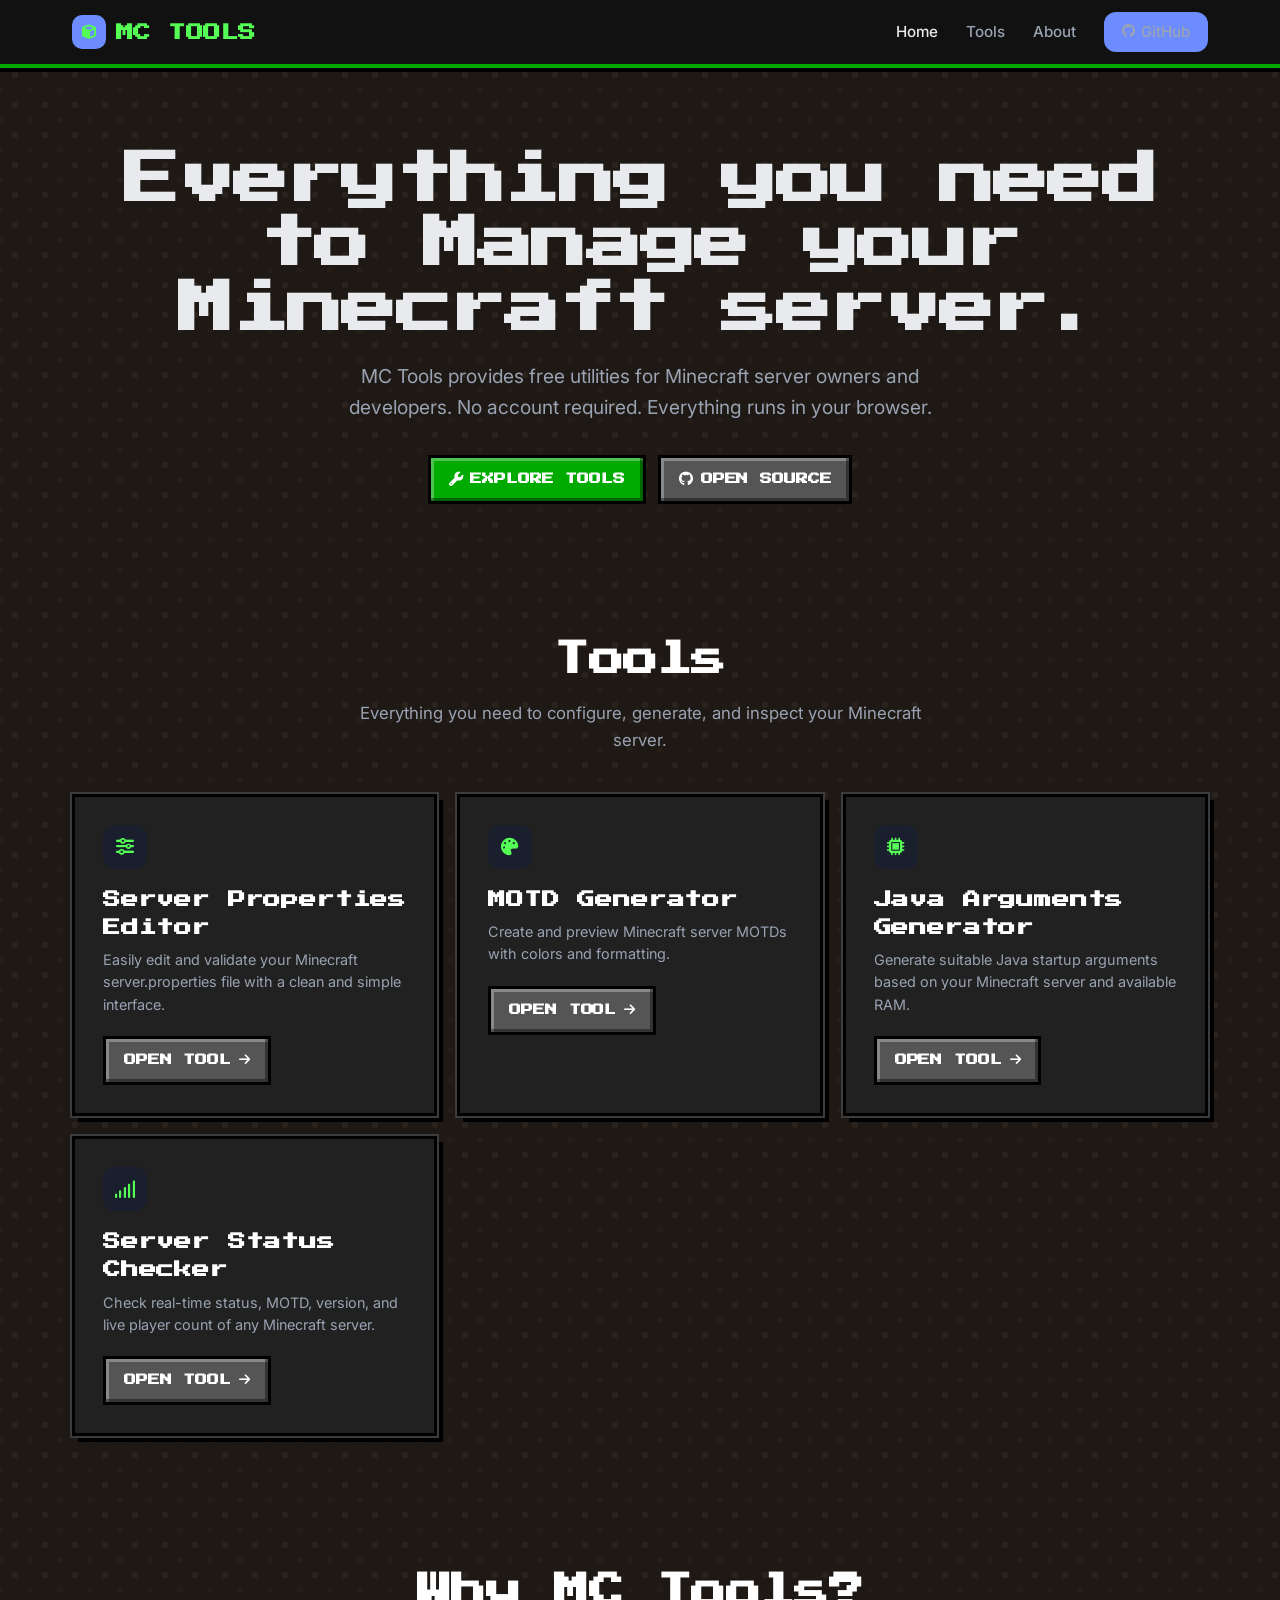
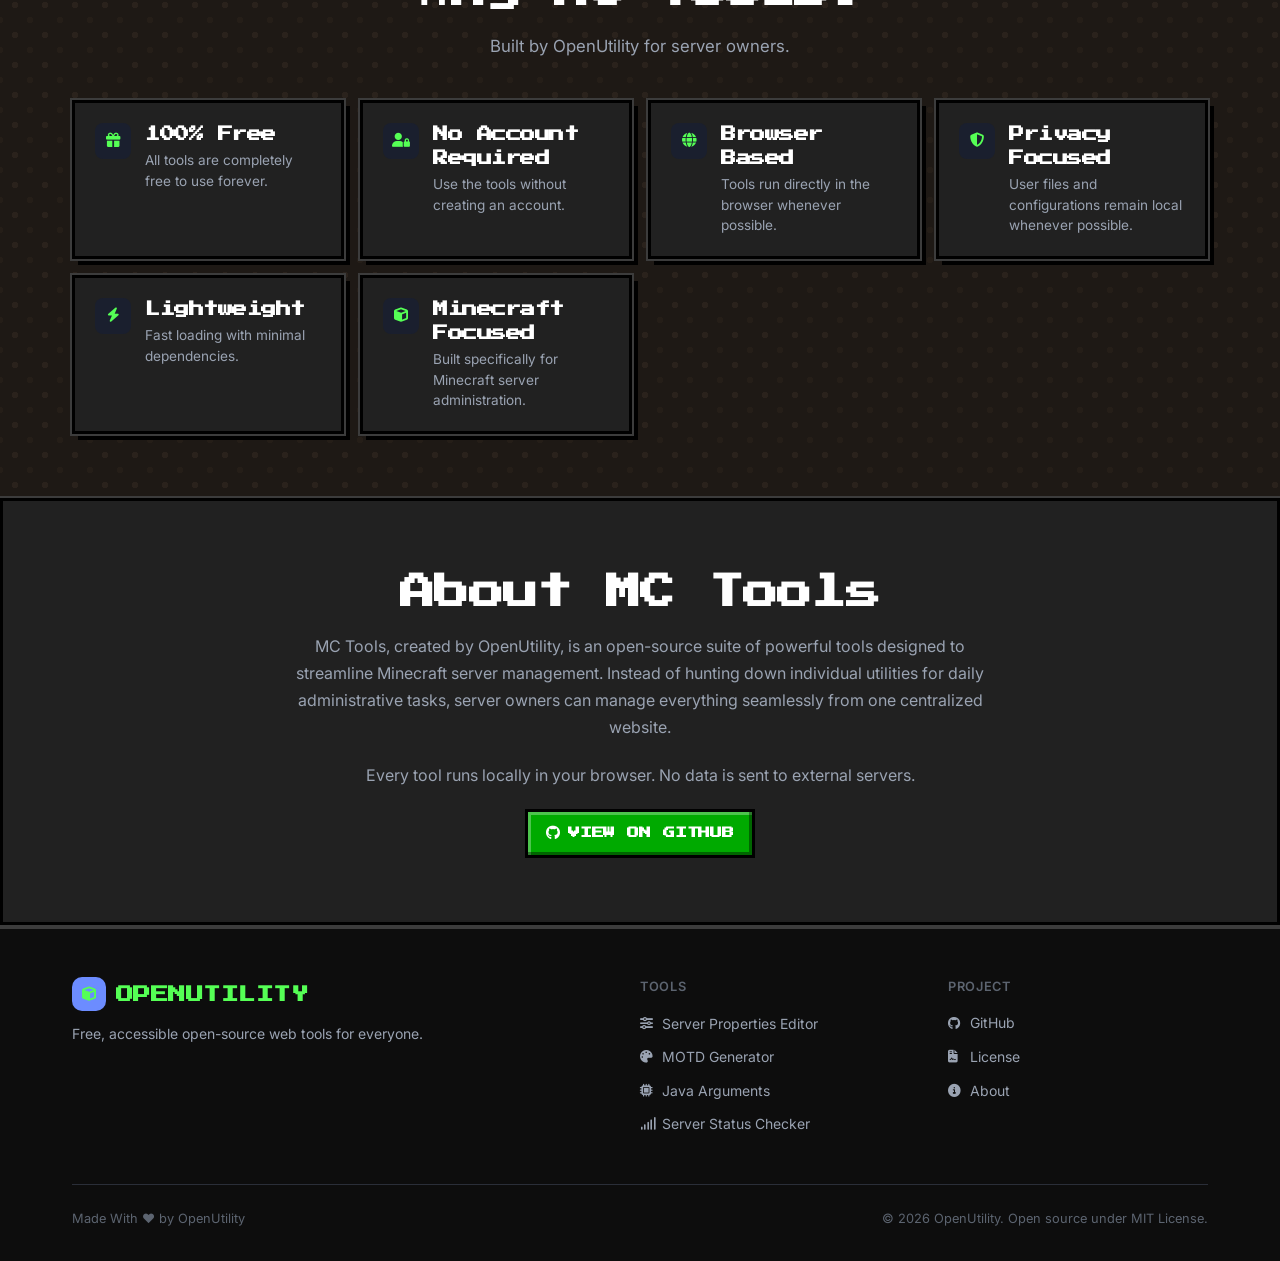
==== index.html @ 84fc495e "Update index.html" ====
<!DOCTYPE html>
<html lang="en">
<head>
  <meta charset="UTF-8">
  <meta name="viewport" content="width=device-width, initial-scale=1.0">
  <title>MC Tools — Minecraft Web Utilities</title>
  <meta name="description" content="Free, open-source tools for Minecraft server owners and developers.">
  <link rel="preconnect" href="https://fonts.googleapis.com">
  <link rel="preconnect" href="https://fonts.gstatic.com" crossorigin>
  <link href="https://fonts.googleapis.com/css2?family=Press+Start+2P&family=VT323&family=Inter:wght@400;600;700&display=swap" rel="stylesheet">
  <link rel="stylesheet" href="https://cdnjs.cloudflare.com/ajax/libs/font-awesome/6.5.1/css/all.min.css">
  <link rel="stylesheet" href="assets/css/style.css">
  <style>
    /* Minecraft Theme Overrides */
    :root {
      --mc-dirt-dark: #1e1915;
      --mc-stone-dark: #2c2d2d;
      --mc-panel-bg: #212121;
      --mc-grass-green: #55ff55;
      --mc-emerald: #00aa00;
      --mc-white: #ffffff;
      --mc-border: #3c3c3c;
      --mc-text: #ffffff;
      --mc-subtext: #aaaaaa;
    }

    body {
      background-color: var(--mc-dirt-dark);
      color: var(--mc-text);
      font-family: 'Inter', sans-serif;
      background-image: radial-gradient(#2a221c 15%, transparent 16%), radial-gradient(#251e18 15%, transparent 16%);
      background-size: 30px 30px;
      background-position: 0 0, 15px 15px;
    }

    h1, h2, h3, .logo {
      font-family: 'Press Start 2P', monospace;
      letter-spacing: -0.5px;
    }

    .site-header {
      background: #111111;
      border-bottom: 4px solid var(--mc-emerald);
      box-shadow: 0 4px 0 #000000;
    }

    .logo {
      color: var(--mc-grass-green) !important;
      text-transform: uppercase;
      font-size: 1.1rem;
    }

    .btn {
      font-family: 'Press Start 2P', monospace;
      font-size: 0.75rem;
      text-transform: uppercase;
      border-radius: 0;
      border: 3px solid #000;
      box-shadow: inset -3px -3px 0px rgba(0, 0, 0, 0.4), inset 3px 3px 0px rgba(255, 255, 255, 0.3);
      padding: 12px 18px;
      transition: all 0.1s ease;
    }

    .btn-primary {
      background-color: var(--mc-emerald);
      color: #fff;
    }

    .btn-primary:hover {
      background-color: var(--mc-grass-green);
      color: #000;
    }

    .btn-secondary {
      background-color: #555555;
      color: #fff;
    }

    .btn-secondary:hover {
      background-color: #777777;
    }

    .card, .feature-card, .about-section {
      background-color: var(--mc-panel-bg);
      border: 3px solid #000;
      outline: 2px solid #3c3c3c;
      box-shadow: 6px 6px 0px #000000;
      border-radius: 0;
    }

    .card-title, .feature-title, .section-title {
      color: var(--mc-white);
    }

    .card-icon, .feature-icon, .logo-icon {
      color: var(--mc-grass-green);
    }

    .site-footer {
      background-color: #0d0d0d;
      border-top: 4px solid var(--mc-border);
    }

    .site-logo {
      height: 32px;
      width: auto;
      vertical-align: middle;
      margin-right: 8px;
    }
  </style>
</head>
<body>
  <header class="site-header">
    <div class="header-inner">
      <a href="index.html" class="logo">
        <span class="logo-icon"><i class="fas fa-cube"></i></span>
        MC Tools
      </a>
      <nav>
        <ul class="nav-links">
          <li><a href="index.html" class="active">Home</a></li>
          <li><a href="#tools">Tools</a></li>
          <li><a href="#about">About</a></li>
          <li><a href="https://github.com" target="_blank" rel="noopener" class="nav-cta"><i class="fab fa-github"></i> GitHub</a></li>
        </ul>
        <button class="mobile-nav-toggle" aria-label="Toggle navigation" aria-expanded="false">
          <span></span>
          <span></span>
          <span></span>
        </button>
      </nav>
    </div>
    <div class="mobile-nav-menu">
      <a href="index.html"><i class="fas fa-home"></i> Home</a>
      <a href="#tools"><i class="fas fa-tools"></i> Tools</a>
      <a href="#about"><i class="fas fa-info-circle"></i> About</a>
      <a href="https://github.com" target="_blank" rel="noopener"><i class="fab fa-github"></i> GitHub</a>
    </div>
  </header>

  <main>
    <section class="hero">
      <div class="container">
        <h1>Everything you need to Manage your Minecraft server.</h1>
        <p>MC Tools provides free utilities for Minecraft server owners and developers. No account required. Everything runs in your browser.</p>
        <div class="hero-actions">
          <a href="#tools" class="btn btn-primary"><i class="fas fa-wrench"></i> Explore Tools</a>
          <a href="https://github.com" target="_blank" rel="noopener" class="btn btn-secondary"><i class="fab fa-github"></i> Open Source</a>
        </div>
      </div>
    </section>

    <section id="tools" class="section">
      <div class="container">
        <div class="section-header">
          <h2 class="section-title">Tools</h2>
          <p class="section-subtitle">Everything you need to configure, generate, and inspect your Minecraft server.</p>
        </div>
        <div class="card-grid">
          <div class="card">
            <div class="card-icon"><i class="fas fa-sliders-h"></i></div>
            <h3 class="card-title">Server Properties Editor</h3>
            <p class="card-description">Easily edit and validate your Minecraft server.properties file with a clean and simple interface.</p>
            <a href="server-properties.html" class="btn btn-secondary btn-sm">Open Tool <i class="fas fa-arrow-right"></i></a>
          </div>
          <div class="card">
            <div class="card-icon"><i class="fas fa-palette"></i></div>
            <h3 class="card-title">MOTD Generator</h3>
            <p class="card-description">Create and preview Minecraft server MOTDs with colors and formatting.</p>
            <a href="motd.html" class="btn btn-secondary btn-sm">Open Tool <i class="fas fa-arrow-right"></i></a>
          </div>
          <div class="card">
            <div class="card-icon"><i class="fas fa-microchip"></i></div>
            <h3 class="card-title">Java Arguments Generator</h3>
            <p class="card-description">Generate suitable Java startup arguments based on your Minecraft server and available RAM.</p>
            <a href="java-arguments.html" class="btn btn-secondary btn-sm">Open Tool <i class="fas fa-arrow-right"></i></a>
          </div>
          <div class="card">
            <div class="card-icon"><i class="fas fa-signal"></i></div>
            <h3 class="card-title">Server Status Checker</h3>
            <p class="card-description">Check real-time status, MOTD, version, and live player count of any Minecraft server.</p>
            <a href="mc-checker.html" class="btn btn-secondary btn-sm">Open Tool <i class="fas fa-arrow-right"></i></a>
          </div>
        </div>
      </div>
    </section>

    <section class="section">
      <div class="container">
        <div class="section-header">
          <h2 class="section-title">Why MC Tools?</h2>
          <p class="section-subtitle">Built by OpenUtility for server owners.</p>
        </div>
        <div class="features-grid">
          <div class="feature-card">
            <div class="feature-icon"><i class="fas fa-gift"></i></div>
            <div>
              <h3 class="feature-title">100% Free</h3>
              <p class="feature-desc">All tools are completely free to use forever.</p>
            </div>
          </div>
          <div class="feature-card">
            <div class="feature-icon"><i class="fas fa-user-lock"></i></div>
            <div>
              <h3 class="feature-title">No Account Required</h3>
              <p class="feature-desc">Use the tools without creating an account.</p>
            </div>
          </div>
          <div class="feature-card">
            <div class="feature-icon"><i class="fas fa-globe"></i></div>
            <div>
              <h3 class="feature-title">Browser Based</h3>
              <p class="feature-desc">Tools run directly in the browser whenever possible.</p>
            </div>
          </div>
          <div class="feature-card">
            <div class="feature-icon"><i class="fas fa-shield-alt"></i></div>
            <div>
              <h3 class="feature-title">Privacy Focused</h3>
              <p class="feature-desc">User files and configurations remain local whenever possible.</p>
            </div>
          </div>
          <div class="feature-card">
            <div class="feature-icon"><i class="fas fa-bolt"></i></div>
            <div>
              <h3 class="feature-title">Lightweight</h3>
              <p class="feature-desc">Fast loading with minimal dependencies.</p>
            </div>
          </div>
          <div class="feature-card">
            <div class="feature-icon"><i class="fas fa-cube"></i></div>
            <div>
              <h3 class="feature-title">Minecraft Focused</h3>
              <p class="feature-desc">Built specifically for Minecraft server administration.</p>
            </div>
          </div>
        </div>
      </div>
    </section>

    <section id="about" class="section about-section">
      <div class="container">
        <div class="about-content">
          <h2 class="section-title">About MC Tools</h2>
          <p>MC Tools, created by OpenUtility, is an open-source suite of powerful tools designed to streamline Minecraft server management. Instead of hunting down individual utilities for daily administrative tasks, server owners can manage everything seamlessly from one centralized website.</p>
          <p>Every tool runs locally in your browser. No data is sent to external servers.</p>
          <a href="https://github.com" target="_blank" rel="noopener" class="btn btn-primary"><i class="fab fa-github"></i> View on GitHub</a>
        </div>
      </div>
    </section>
  </main>

  <footer class="site-footer">
    <div class="container">
      <div class="footer-grid">
        <div class="footer-brand">
          <a href="index.html" class="logo">
            <span class="logo-icon"><i class="fas fa-cube"></i></span>
            OpenUtility 
          </a>
          <p>Free, accessible open-source web tools for everyone.</p>
        </div>
        <div class="footer-links">
          <h4>Tools</h4>
          <ul>
            <li><a href="server-properties.html"><i class="fas fa-sliders-h"></i> Server Properties Editor</a></li>
            <li><a href="motd.html"><i class="fas fa-palette"></i> MOTD Generator</a></li>
            <li><a href="java-arguments.html"><i class="fas fa-microchip"></i> Java Arguments</a></li>
            <li><a href="mc-checker.html"><i class="fas fa-signal"></i> Server Status Checker</a></li>
          </ul>
        </div>
        <div class="footer-links">
          <h4>Project</h4>
          <ul>
            <li><a href="https://github.com" target="_blank" rel="noopener"><i class="fab fa-github"></i> GitHub</a></li>
            <li><a href="https://github.com" target="_blank" rel="noopener"><i class="fas fa-file-contract"></i> License</a></li>
            <li><a href="#about"><i class="fas fa-info-circle"></i> About</a></li>
          </ul>
        </div>
      </div>
      <div class="footer-bottom">
        <p>Made With ♥️ by OpenUtility</p>
        <p>&copy; <span class="footer-year">2026</span> OpenUtility. Open source under MIT License.</p>
      </div>
    </div>
  </footer>

  <script src="assets/js/main.js"></script>
</body>
</html>
---- assets/css/style.css ----
:root {
  --bg: #0f1115;
  --surface: #181b22;
  --surface-hover: #1e222b;
  --border: #2a2e38;
  --border-hover: #3a404c;
  --text: #e8eaed;
  --text-secondary: #9aa3b2;
  --text-muted: #5c6470;
  --accent: #6c8cff;
  --accent-hover: #5a7aee;
  --accent-light: #1a1f2e;
  --success: #34d399;
  --warning: #fbbf24;
  --error: #f87171;
  --radius-sm: 8px;
  --radius-md: 12px;
  --radius-lg: 16px;
  --radius-xl: 20px;
  --shadow-sm: 0 1px 3px rgba(0,0,0,0.3);
  --shadow-md: 0 4px 12px rgba(0,0,0,0.4);
  --shadow-lg: 0 12px 32px rgba(0,0,0,0.5);
  --font-sans: 'Inter', -apple-system, BlinkMacSystemFont, 'Segoe UI', Roboto, sans-serif;
  --max-width: 1200px;
  --header-height: 68px;
}

*, *::before, *::after {
  box-sizing: border-box;
  margin: 0;
  padding: 0;
}

html {
  scroll-behavior: smooth;
}

body {
  font-family: var(--font-sans);
  background: var(--bg);
  color: var(--text);
  line-height: 1.6;
  min-height: 100vh;
  -webkit-font-smoothing: antialiased;
}

a {
  color: var(--accent);
  text-decoration: none;
  transition: color 0.2s ease;
}

a:hover {
  color: var(--accent-hover);
}

button, input, select, textarea {
  font-family: inherit;
  font-size: inherit;
  color: inherit;
}

button {
  cursor: pointer;
  border: none;
  background: none;
}

img {
  max-width: 100%;
  display: block;
}

.site-header {
  position: sticky;
  top: 0;
  z-index: 100;
  background: rgba(15, 17, 21, 0.9);
  backdrop-filter: blur(16px);
  border-bottom: 1px solid var(--border);
  height: var(--header-height);
}

.header-inner {
  max-width: var(--max-width);
  margin: 0 auto;
  padding: 0 2rem;
  height: 100%;
  display: flex;
  align-items: center;
  justify-content: space-between;
}

.logo {
  font-size: 1.3rem;
  font-weight: 700;
  color: var(--text);
  display: flex;
  align-items: center;
  gap: 0.6rem;
  text-decoration: none;
  letter-spacing: -0.02em;
}

.logo:hover {
  color: var(--text);
}

.logo-icon {
  width: 34px;
  height: 34px;
  background: var(--accent);
  border-radius: 10px;
  display: flex;
  align-items: center;
  justify-content: center;
  color: white;
  font-size: 0.875rem;
  flex-shrink: 0;
}

.logo-icon i {
  font-size: 0.9rem;
}

.nav-links {
  display: flex;
  align-items: center;
  gap: 1.75rem;
  list-style: none;
}

.nav-links a {
  color: var(--text-secondary);
  font-size: 0.95rem;
  font-weight: 500;
  text-decoration: none;
  transition: color 0.2s ease;
  display: flex;
  align-items: center;
  gap: 0.4rem;
}

.nav-links a i {
  font-size: 0.85rem;
}

.nav-links a:hover,
.nav-links a.active {
  color: var(--text);
}

.nav-cta {
  background: var(--accent);
  color: white;
  padding: 0.5rem 1.1rem;
  border-radius: var(--radius-md);
  font-size: 0.9rem;
  font-weight: 600;
  transition: background 0.2s ease;
}

.nav-cta:hover {
  background: var(--accent-hover);
  color: white;
}

.nav-cta i {
  font-size: 0.85rem;
}

.mobile-nav-toggle {
  display: none;
  flex-direction: column;
  gap: 5px;
  padding: 0.5rem;
}

.mobile-nav-toggle span {
  display: block;
  width: 24px;
  height: 2px;
  background: var(--text);
  border-radius: 2px;
  transition: all 0.3s ease;
}

.mobile-nav-toggle.active span:nth-child(1) {
  transform: translateY(7px) rotate(45deg);
}

.mobile-nav-toggle.active span:nth-child(2) {
  opacity: 0;
}

.mobile-nav-toggle.active span:nth-child(3) {
  transform: translateY(-7px) rotate(-45deg);
}

.mobile-nav-menu {
  display: none;
  position: absolute;
  top: var(--header-height);
  left: 0;
  right: 0;
  background: var(--surface);
  border-bottom: 1px solid var(--border);
  padding: 1rem 2rem;
  flex-direction: column;
  gap: 0.5rem;
}

.mobile-nav-menu.open {
  display: flex;
}

.mobile-nav-menu a {
  color: var(--text-secondary);
  font-size: 1rem;
  font-weight: 500;
  padding: 0.6rem 0;
  text-decoration: none;
  display: flex;
  align-items: center;
  gap: 0.5rem;
}

.mobile-nav-menu a i {
  width: 20px;
  text-align: center;
}

.mobile-nav-menu a:hover {
  color: var(--text);
}

main {
  min-height: calc(100vh - var(--header-height) - 150px);
}

.container {
  max-width: var(--max-width);
  margin: 0 auto;
  padding: 0 2rem;
}

.hero {
  padding: 5rem 0 4rem;
  text-align: center;
}

.hero-badge {
  display: inline-flex;
  align-items: center;
  gap: 0.5rem;
  background: var(--accent-light);
  border-radius: 100px;
  padding: 0.4rem 1.2rem;
  font-size: 0.85rem;
  font-weight: 600;
  color: var(--accent);
  margin-bottom: 1.5rem;
}

.hero-badge i {
  font-size: 0.8rem;
}

.hero-badge-dot {
  width: 7px;
  height: 7px;
  background: var(--success);
  border-radius: 50%;
  animation: pulse 2s ease-in-out infinite;
}

@keyframes pulse {
  0%, 100% { opacity: 1; }
  50% { opacity: 0.4; }
}

.hero h1 {
  font-size: clamp(2.2rem, 5vw, 3.5rem);
  font-weight: 800;
  line-height: 1.15;
  letter-spacing: -0.03em;
  margin-bottom: 1.25rem;
  color: var(--text);
}

.hero p {
  font-size: clamp(1rem, 2.5vw, 1.2rem);
  color: var(--text-secondary);
  max-width: 620px;
  margin: 0 auto 2rem;
  line-height: 1.6;
}

.hero-actions {
  display: flex;
  gap: 0.75rem;
  justify-content: center;
  flex-wrap: wrap;
}

.btn {
  display: inline-flex;
  align-items: center;
  gap: 0.5rem;
  padding: 0.7rem 1.5rem;
  border-radius: var(--radius-md);
  font-size: 0.95rem;
  font-weight: 600;
  transition: all 0.2s ease;
  text-decoration: none;
  border: 1px solid transparent;
  letter-spacing: -0.01em;
}

.btn i {
  font-size: 0.9rem;
}

.btn-primary {
  background: var(--accent);
  color: white;
  border-color: var(--accent);
  box-shadow: 0 2px 8px rgba(108, 140, 255, 0.25);
}

.btn-primary:hover {
  background: var(--accent-hover);
  border-color: var(--accent-hover);
  color: white;
  box-shadow: 0 4px 14px rgba(108, 140, 255, 0.3);
  transform: translateY(-1px);
}

.btn-secondary {
  background: var(--surface);
  color: var(--text);
  border-color: var(--border);
}

.btn-secondary:hover {
  background: var(--surface-hover);
  border-color: var(--border-hover);
  color: var(--text);
  transform: translateY(-1px);
}

.btn-sm {
  padding: 0.5rem 1rem;
  font-size: 0.85rem;
}

.btn-sm i {
  font-size: 0.8rem;
}

.section {
  padding: 4rem 0;
}

.section-title {
  font-size: clamp(1.6rem, 3.5vw, 2.2rem);
  font-weight: 700;
  margin-bottom: 0.75rem;
  letter-spacing: -0.02em;
}

.section-subtitle {
  color: var(--text-secondary);
  font-size: 1.05rem;
  max-width: 600px;
}

.section-header {
  text-align: center;
  margin-bottom: 2.5rem;
}

.section-header .section-subtitle {
  margin-left: auto;
  margin-right: auto;
}

.card-grid {
  display: grid;
  grid-template-columns: repeat(auto-fit, minmax(280px, 1fr));
  gap: 1.25rem;
}

.card {
  background: var(--surface);
  border: 1px solid var(--border);
  border-radius: var(--radius-lg);
  padding: 1.75rem;
  transition: all 0.2s ease;
  box-shadow: var(--shadow-sm);
}

.card:hover {
  border-color: var(--border-hover);
  box-shadow: var(--shadow-md);
  transform: translateY(-2px);
}

.card-icon {
  width: 44px;
  height: 44px;
  background: var(--accent-light);
  border-radius: var(--radius-md);
  display: flex;
  align-items: center;
  justify-content: center;
  margin-bottom: 1rem;
  font-size: 1.1rem;
  color: var(--accent);
}

.card-title {
  font-size: 1.1rem;
  font-weight: 600;
  margin-bottom: 0.5rem;
  letter-spacing: -0.01em;
}

.card-description {
  color: var(--text-secondary);
  font-size: 0.9rem;
  line-height: 1.55;
  margin-bottom: 1.25rem;
}

.features-grid {
  display: grid;
  grid-template-columns: repeat(auto-fit, minmax(250px, 1fr));
  gap: 1rem;
}

.feature-card {
  background: var(--surface);
  border: 1px solid var(--border);
  border-radius: var(--radius-lg);
  padding: 1.25rem;
  display: flex;
  gap: 0.875rem;
  align-items: flex-start;
  transition: all 0.2s ease;
  box-shadow: var(--shadow-sm);
}

.feature-card:hover {
  border-color: var(--border-hover);
  box-shadow: var(--shadow-md);
}

.feature-icon {
  width: 36px;
  height: 36px;
  background: var(--accent-light);
  border-radius: var(--radius-sm);
  display: flex;
  align-items: center;
  justify-content: center;
  flex-shrink: 0;
  font-size: 0.9rem;
  color: var(--accent);
}

.feature-title {
  font-size: 0.95rem;
  font-weight: 600;
  margin-bottom: 0.2rem;
}

.feature-desc {
  font-size: 0.85rem;
  color: var(--text-secondary);
  line-height: 1.5;
}

.about-section {
  background: var(--surface);
  border-top: 1px solid var(--border);
  border-bottom: 1px solid var(--border);
}

.about-content {
  max-width: 700px;
  margin: 0 auto;
  text-align: center;
}

.about-content p {
  color: var(--text-secondary);
  font-size: 1rem;
  line-height: 1.7;
  margin-bottom: 1.25rem;
}

.site-footer {
  background: var(--surface);
  border-top: 1px solid var(--border);
  padding: 3rem 0 2rem;
  margin-top: auto;
}

.footer-grid {
  display: grid;
  grid-template-columns: 2fr 1fr 1fr;
  gap: 3rem;
}

.footer-brand .logo {
  margin-bottom: 0.75rem;
}

.footer-brand p {
  color: var(--text-secondary);
  font-size: 0.875rem;
  line-height: 1.6;
}

.footer-links h4 {
  font-size: 0.8rem;
  font-weight: 600;
  text-transform: uppercase;
  letter-spacing: 0.05em;
  color: var(--text-muted);
  margin-bottom: 0.75rem;
}

.footer-links ul {
  list-style: none;
}

.footer-links li {
  margin-bottom: 0.5rem;
}

.footer-links a {
  color: var(--text-secondary);
  font-size: 0.875rem;
  text-decoration: none;
  display: inline-flex;
  align-items: center;
  gap: 0.4rem;
}

.footer-links a i {
  font-size: 0.8rem;
  width: 16px;
}

.footer-links a:hover {
  color: var(--text);
}

.footer-bottom {
  margin-top: 2.5rem;
  padding-top: 1.5rem;
  border-top: 1px solid var(--border);
  display: flex;
  justify-content: space-between;
  align-items: center;
  flex-wrap: wrap;
  gap: 0.75rem;
}

.footer-bottom p {
  font-size: 0.8rem;
  color: var(--text-muted);
}

@media (max-width: 768px) {
  .nav-links {
    display: none;
  }

  .mobile-nav-toggle {
    display: flex;
  }

  .hero {
    padding: 3.5rem 0 3rem;
  }

  .hero-actions {
    flex-direction: column;
    align-items: center;
  }

  .btn {
    width: 100%;
    justify-content: center;
  }

  .card-grid {
    grid-template-columns: 1fr;
  }

  .features-grid {
    grid-template-columns: 1fr;
  }

  .footer-grid {
    grid-template-columns: 1fr;
    gap: 2rem;
  }

  .footer-bottom {
    flex-direction: column;
    text-align: center;
  }

  .section {
    padding: 3rem 0;
  }
}

@media (max-width: 480px) {
  .header-inner {
    padding: 0 1rem;
  }

  .container {
    padding: 0 1rem;
  }
}
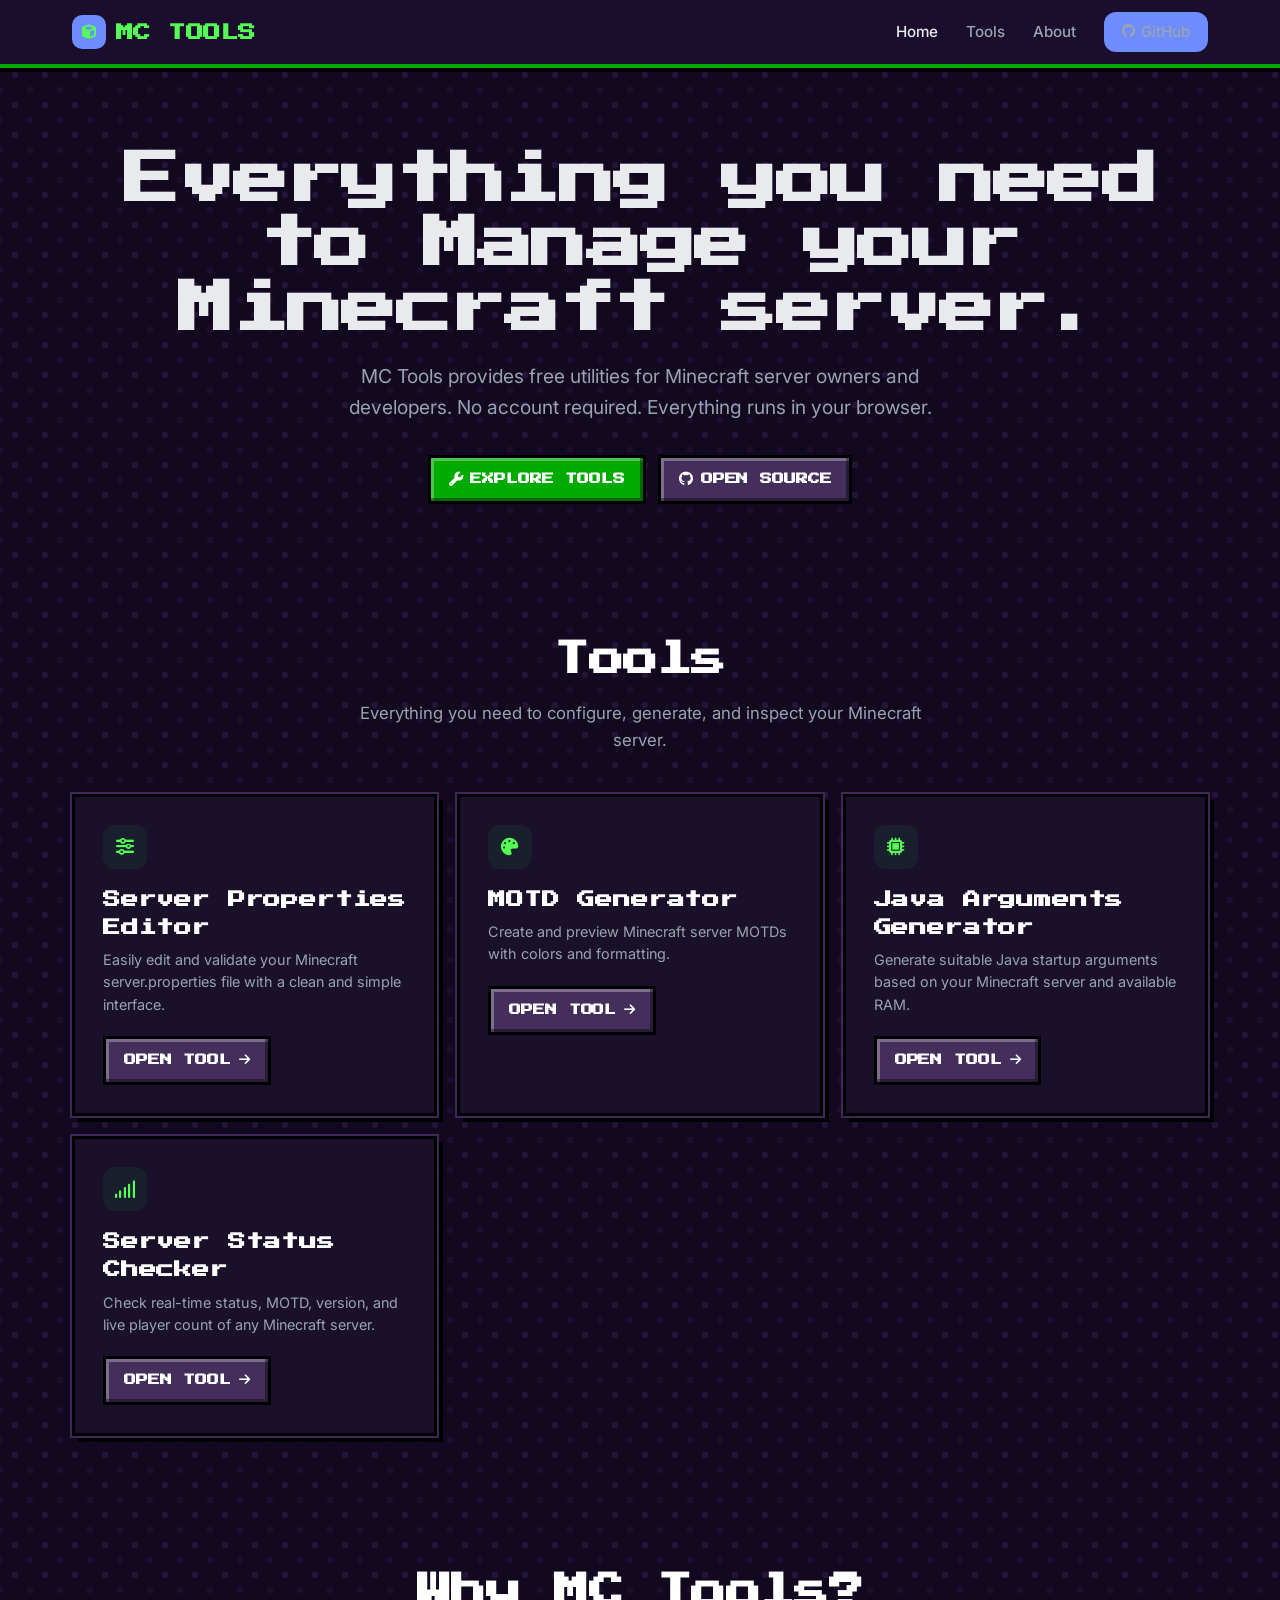
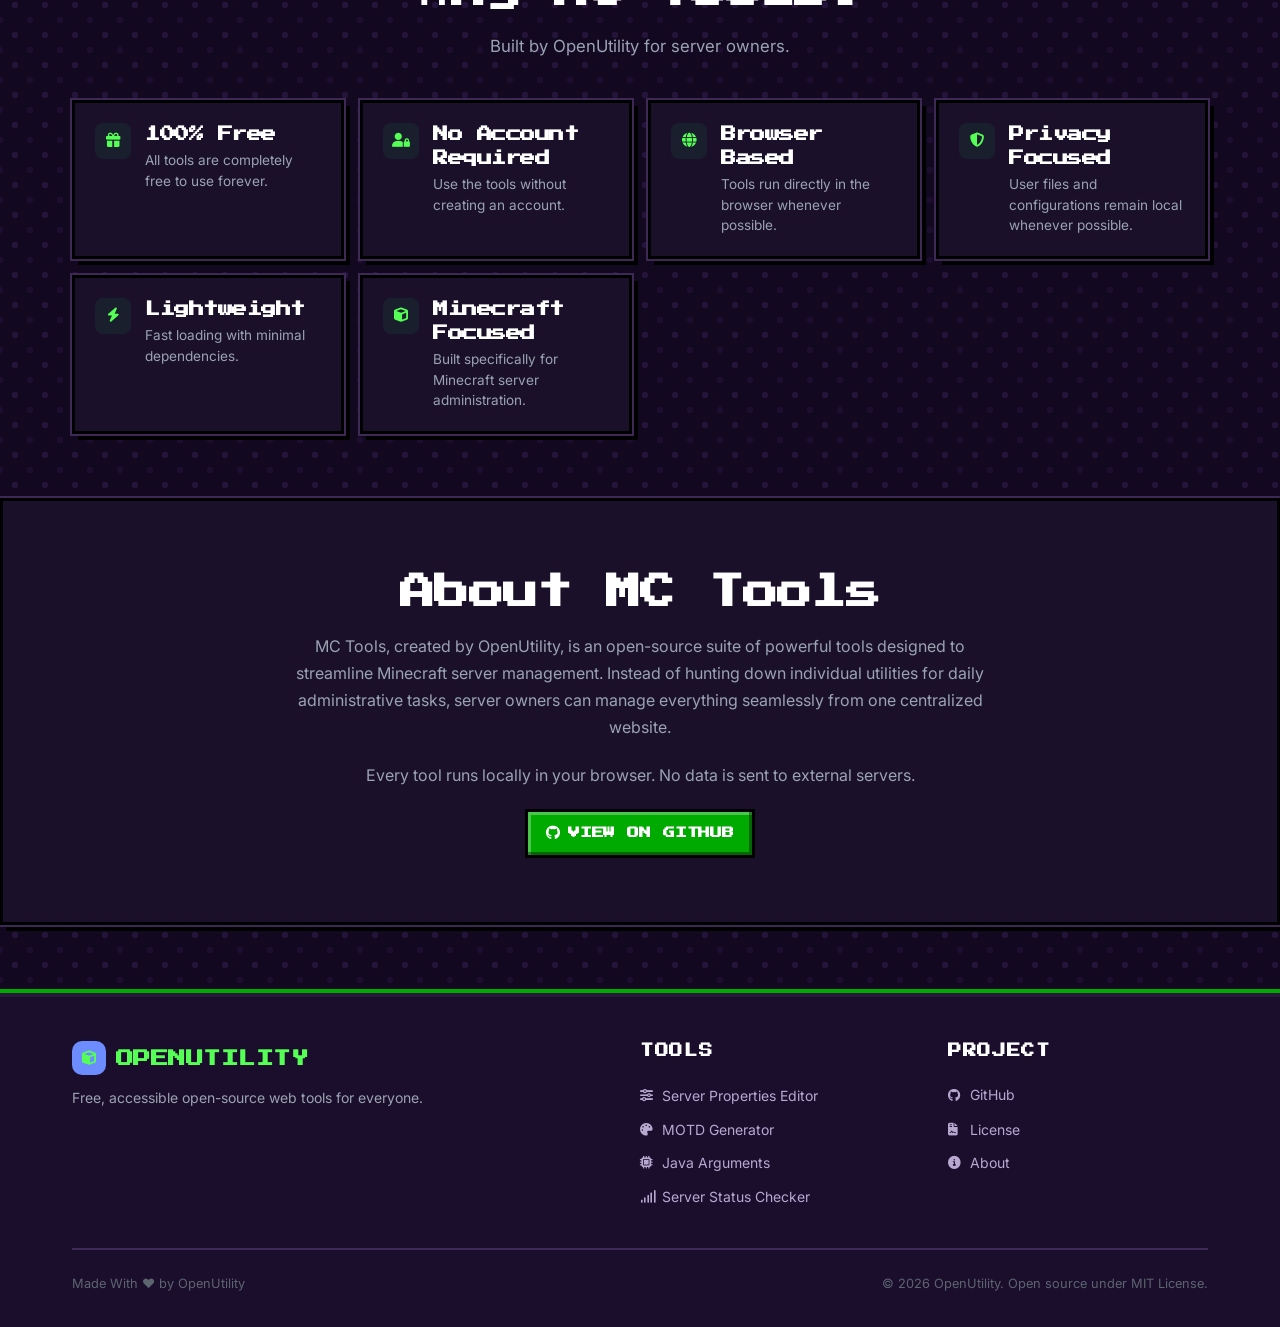
==== commit ed066804: "Update index.html" ====
--- a/index.html
+++ b/index.html
@@ -11,35 +11,35 @@
   <link rel="stylesheet" href="https://cdnjs.cloudflare.com/ajax/libs/font-awesome/6.5.1/css/all.min.css">
   <link rel="stylesheet" href="assets/css/style.css">
   <style>
-    /* Minecraft Theme Overrides */
+    /* Minecraft Dark-Purple Theme Overrides */
     :root {
-      --mc-dirt-dark: #1e1915;
-      --mc-stone-dark: #2c2d2d;
-      --mc-panel-bg: #212121;
+      --mc-purple-bg: #12081f;
+      --mc-purple-dark: #1b0e2d;
+      --mc-panel-bg: #1a102a;
       --mc-grass-green: #55ff55;
       --mc-emerald: #00aa00;
       --mc-white: #ffffff;
-      --mc-border: #3c3c3c;
+      --mc-border: #3d2856;
       --mc-text: #ffffff;
-      --mc-subtext: #aaaaaa;
+      --mc-subtext: #b8a8d0;
     }
 
     body {
-      background-color: var(--mc-dirt-dark);
+      background-color: var(--mc-purple-bg);
       color: var(--mc-text);
       font-family: 'Inter', sans-serif;
-      background-image: radial-gradient(#2a221c 15%, transparent 16%), radial-gradient(#251e18 15%, transparent 16%);
+      background-image: radial-gradient(#25143a 15%, transparent 16%), radial-gradient(#1d0e30 15%, transparent 16%);
       background-size: 30px 30px;
       background-position: 0 0, 15px 15px;
     }
 
-    h1, h2, h3, .logo {
+    h1, h2, h3, h4, .logo {
       font-family: 'Press Start 2P', monospace;
       letter-spacing: -0.5px;
     }
 
     .site-header {
-      background: #111111;
+      background: var(--mc-purple-dark);
       border-bottom: 4px solid var(--mc-emerald);
       box-shadow: 0 4px 0 #000000;
     }
@@ -72,18 +72,18 @@
     }
 
     .btn-secondary {
-      background-color: #555555;
+      background-color: #432e5c;
       color: #fff;
     }
 
     .btn-secondary:hover {
-      background-color: #777777;
+      background-color: #593e7a;
     }
 
     .card, .feature-card, .about-section {
       background-color: var(--mc-panel-bg);
       border: 3px solid #000;
-      outline: 2px solid #3c3c3c;
+      outline: 2px solid var(--mc-border);
       box-shadow: 6px 6px 0px #000000;
       border-radius: 0;
     }
@@ -96,9 +96,39 @@
       color: var(--mc-grass-green);
     }
 
+    /* Pixelated Purple Theme Footer */
     .site-footer {
-      background-color: #0d0d0d;
-      border-top: 4px solid var(--mc-border);
+      background-color: var(--mc-purple-dark);
+      border-top: 4px solid var(--mc-emerald);
+      box-shadow: inset 0 4px 0 rgba(255, 255, 255, 0.05);
+      color: var(--mc-subtext);
+      padding-top: 3rem;
+      padding-bottom: 2rem;
+      margin-top: 4rem;
+    }
+
+    .site-footer h4 {
+      color: var(--mc-white);
+      font-size: 0.85rem;
+      margin-bottom: 1.2rem;
+      text-transform: uppercase;
+    }
+
+    .site-footer a {
+      color: var(--mc-subtext);
+      text-decoration: none;
+      transition: color 0.2s;
+    }
+
+    .site-footer a:hover {
+      color: var(--mc-grass-green);
+    }
+
+    .footer-bottom {
+      border-top: 2px solid var(--mc-border);
+      margin-top: 2rem;
+      padding-top: 1.5rem;
+      color: var(--mc-subtext);
     }
 
     .site-logo {
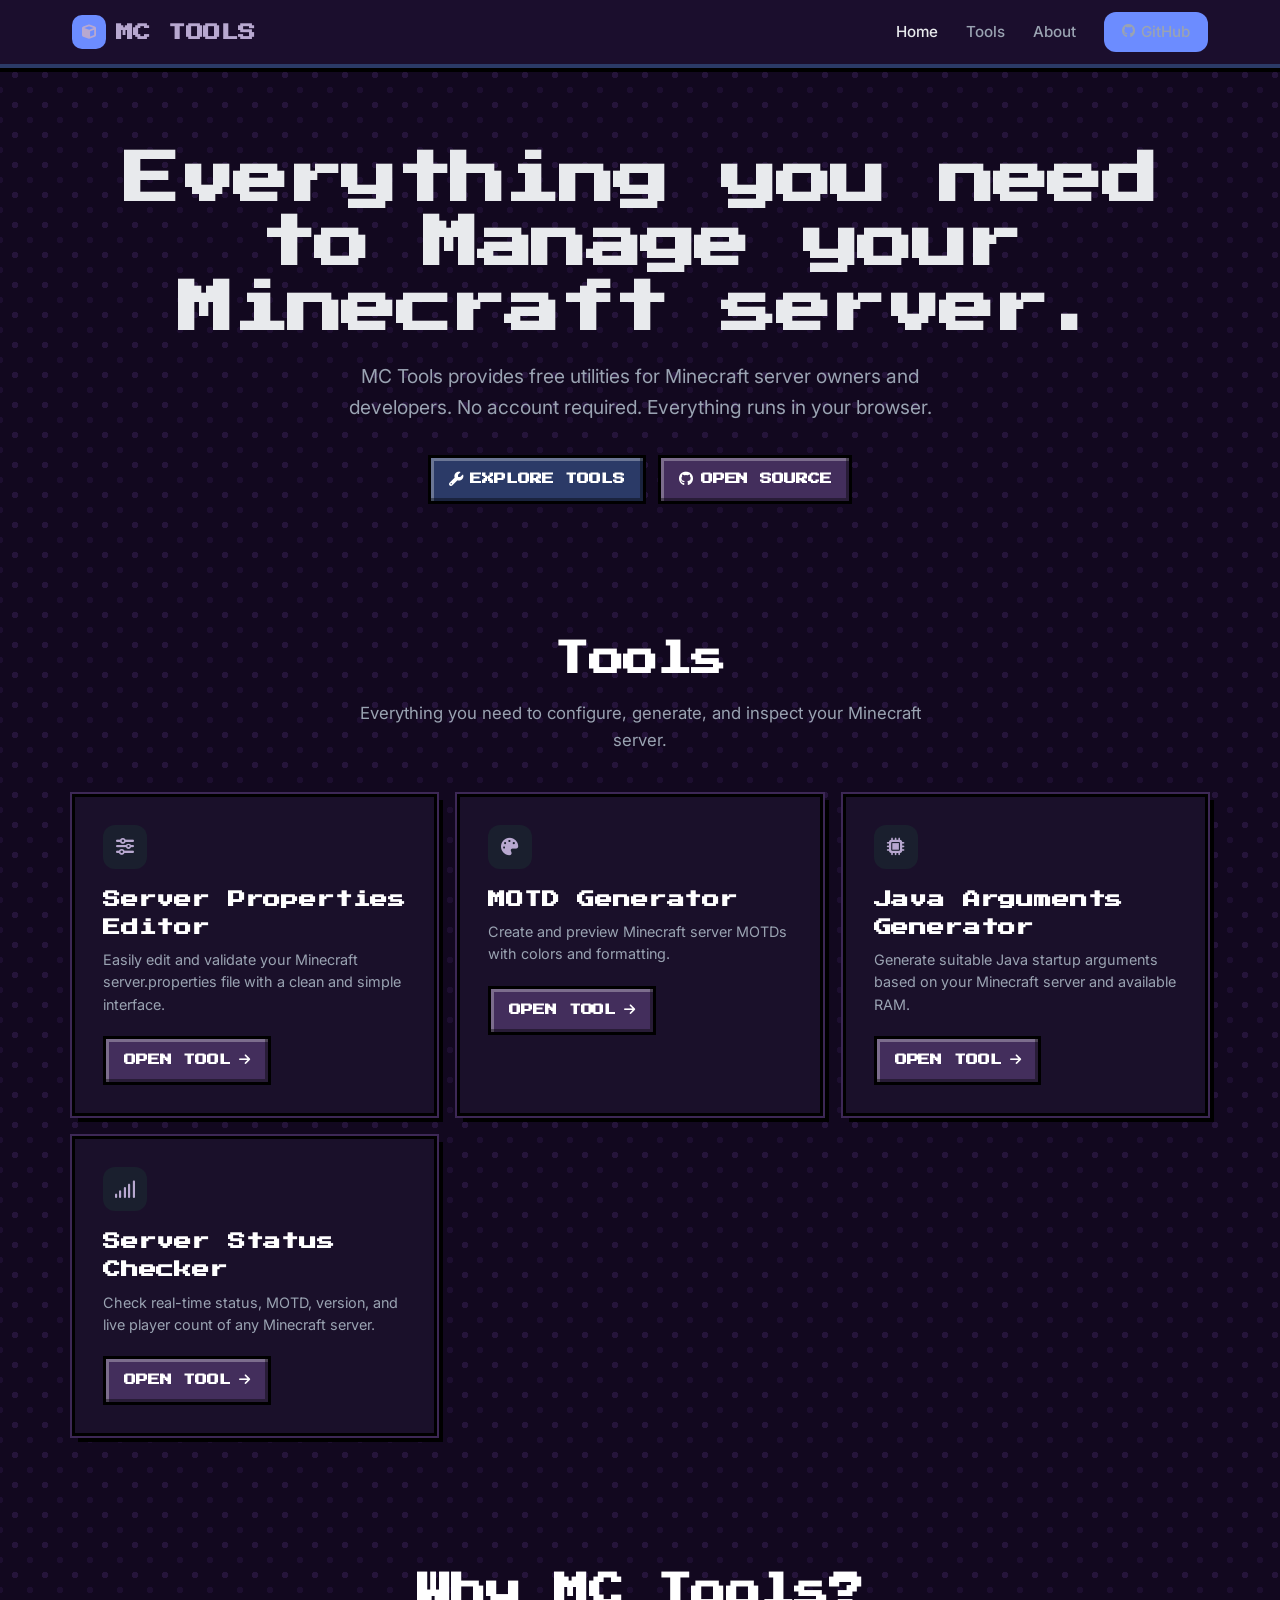
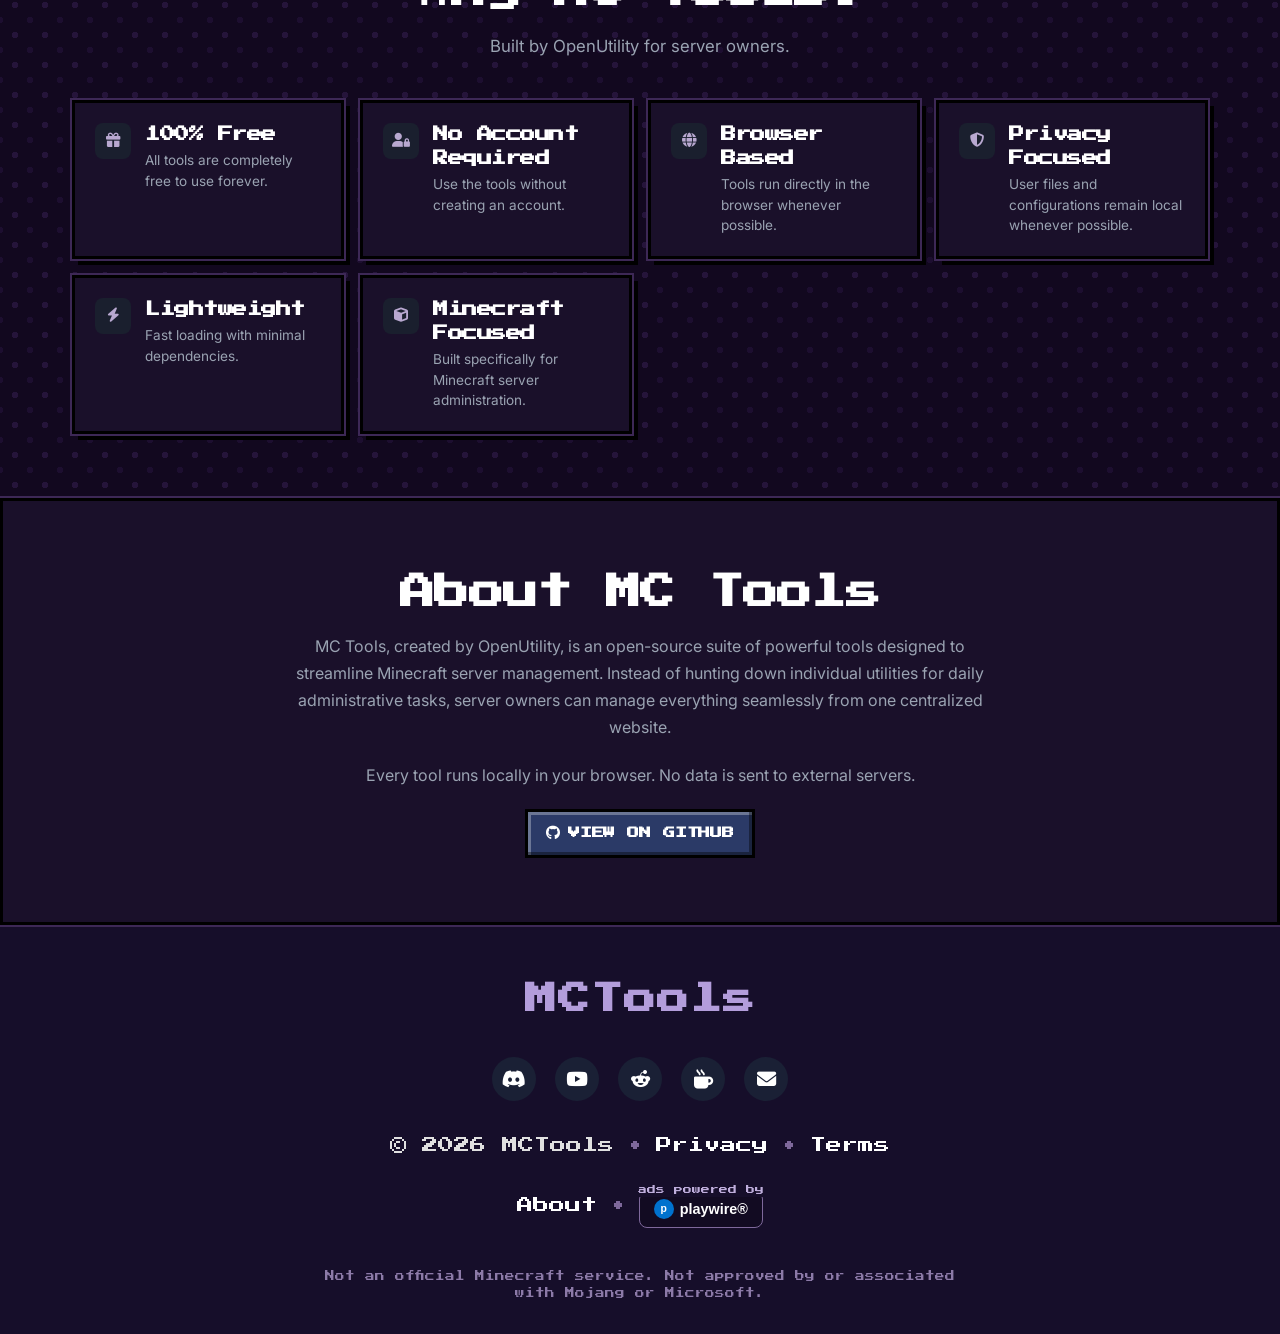
==== commit f26f1b30: "Update index.html" ====
--- a/index.html
+++ b/index.html
@@ -11,13 +11,14 @@
   <link rel="stylesheet" href="https://cdnjs.cloudflare.com/ajax/libs/font-awesome/6.5.1/css/all.min.css">
   <link rel="stylesheet" href="assets/css/style.css">
   <style>
-    /* Minecraft Dark-Purple Theme Overrides */
+    /* Minecraft Dark-Purple & Dark-Blue Theme */
     :root {
       --mc-purple-bg: #12081f;
       --mc-purple-dark: #1b0e2d;
       --mc-panel-bg: #1a102a;
-      --mc-grass-green: #55ff55;
-      --mc-emerald: #00aa00;
+      /* Replaced green colors with dark-blue accents */
+      --mc-blue-accent: #2b3a67;
+      --mc-blue-dark: #1a2035;
       --mc-white: #ffffff;
       --mc-border: #3d2856;
       --mc-text: #ffffff;
@@ -40,12 +41,12 @@
 
     .site-header {
       background: var(--mc-purple-dark);
-      border-bottom: 4px solid var(--mc-emerald);
+      border-bottom: 4px solid var(--mc-blue-accent);
       box-shadow: 0 4px 0 #000000;
     }
 
     .logo {
-      color: var(--mc-grass-green) !important;
+      color: var(--mc-subtext) !important;
       text-transform: uppercase;
       font-size: 1.1rem;
     }
@@ -62,13 +63,13 @@
     }
 
     .btn-primary {
-      background-color: var(--mc-emerald);
+      background-color: var(--mc-blue-accent);
       color: #fff;
     }
 
     .btn-primary:hover {
-      background-color: var(--mc-grass-green);
-      color: #000;
+      background-color: #3b4e8c;
+      color: #fff;
     }
 
     .btn-secondary {
@@ -93,49 +94,139 @@
     }
 
     .card-icon, .feature-icon, .logo-icon {
-      color: var(--mc-grass-green);
-    }
-
-    /* Pixelated Purple Theme Footer */
+      color: var(--mc-subtext);
+    }
+
+    /* Custom MCTools Footer Layout (Matching Image) */
     .site-footer {
-      background-color: var(--mc-purple-dark);
-      border-top: 4px solid var(--mc-emerald);
-      box-shadow: inset 0 4px 0 rgba(255, 255, 255, 0.05);
-      color: var(--mc-subtext);
-      padding-top: 3rem;
-      padding-bottom: 2rem;
-      margin-top: 4rem;
-    }
-
-    .site-footer h4 {
-      color: var(--mc-white);
-      font-size: 0.85rem;
-      margin-bottom: 1.2rem;
-      text-transform: uppercase;
-    }
-
-    .site-footer a {
-      color: var(--mc-subtext);
+      background-color: #160e2a;
+      border-top: 1px solid #2d1d47;
+      color: #bfaedc;
+      padding: 3rem 1rem 2rem 1rem;
+      text-align: center;
+      font-family: 'Press Start 2P', monospace;
+    }
+
+    .footer-container {
+      max-width: 800px;
+      margin: 0 auto;
+      display: flex;
+      flex-direction: column;
+      align-items: center;
+      gap: 1.5rem;
+    }
+
+    .footer-title {
+      font-size: 2rem;
+      color: #b39ddb;
+      margin: 0;
+      letter-spacing: 1px;
+    }
+
+    .footer-socials {
+      display: flex;
+      justify-content: center;
+      align-items: center;
+      gap: 1.2rem;
+      margin: 0.5rem 0;
+    }
+
+    .footer-socials a {
+      color: #ffffff;
+      background: #1a2035; /* Dark blue background for icons */
+      width: 44px;
+      height: 44px;
+      border-radius: 50%;
+      display: flex;
+      align-items: center;
+      justify-content: center;
+      font-size: 1.2rem;
       text-decoration: none;
-      transition: color 0.2s;
-    }
-
-    .site-footer a:hover {
-      color: var(--mc-grass-green);
-    }
-
-    .footer-bottom {
-      border-top: 2px solid var(--mc-border);
-      margin-top: 2rem;
-      padding-top: 1.5rem;
-      color: var(--mc-subtext);
-    }
-
-    .site-logo {
-      height: 32px;
-      width: auto;
-      vertical-align: middle;
-      margin-right: 8px;
+      transition: transform 0.2s, background 0.2s;
+    }
+
+    .footer-socials a:hover {
+      background: var(--mc-blue-accent);
+      transform: translateY(-2px);
+    }
+
+    .footer-nav-inline {
+      display: flex;
+      flex-wrap: wrap;
+      justify-content: center;
+      align-items: center;
+      gap: 0.8rem;
+      font-size: 1rem;
+      color: #e0e0e0;
+    }
+
+    .footer-nav-inline a {
+      color: #ffffff;
+      text-decoration: none;
+    }
+
+    .footer-nav-inline a:hover {
+      text-decoration: underline;
+    }
+
+    .footer-nav-inline .dot {
+      color: #7e689b;
+    }
+
+    .playwire-ad-box {
+      border: 1px solid #7e689b;
+      border-radius: 8px;
+      padding: 6px 14px;
+      display: inline-flex;
+      align-items: center;
+      gap: 8px;
+      font-size: 0.65rem;
+      position: relative;
+      margin-top: 0.5rem;
+      background: rgba(0, 0, 0, 0.2);
+    }
+
+    .playwire-ad-box .ad-label {
+      position: absolute;
+      top: -9px;
+      left: 50%;
+      transform: translateX(-50%);
+      background: #160e2a;
+      padding: 0 6px;
+      color: #bfaedc;
+      font-size: 0.55rem;
+      white-space: nowrap;
+    }
+
+    .playwire-badge {
+      display: flex;
+      align-items: center;
+      gap: 6px;
+      color: #ffffff;
+      font-family: sans-serif;
+      font-weight: bold;
+      font-size: 0.9rem;
+    }
+
+    .playwire-icon {
+      background: #0072ce;
+      color: #fff;
+      border-radius: 50%;
+      width: 20px;
+      height: 20px;
+      display: flex;
+      align-items: center;
+      justify-content: center;
+      font-size: 0.65rem;
+    }
+
+    .footer-disclaimer {
+      font-family: 'Press Start 2P', monospace;
+      font-size: 0.6rem;
+      color: #8c7aa8;
+      line-height: 1.8;
+      max-width: 650px;
+      margin-top: 1rem;
     }
   </style>
 </head>
@@ -281,37 +372,39 @@
   </main>
 
   <footer class="site-footer">
-    <div class="container">
-      <div class="footer-grid">
-        <div class="footer-brand">
-          <a href="index.html" class="logo">
-            <span class="logo-icon"><i class="fas fa-cube"></i></span>
-            OpenUtility 
-          </a>
-          <p>Free, accessible open-source web tools for everyone.</p>
-        </div>
-        <div class="footer-links">
-          <h4>Tools</h4>
-          <ul>
-            <li><a href="server-properties.html"><i class="fas fa-sliders-h"></i> Server Properties Editor</a></li>
-            <li><a href="motd.html"><i class="fas fa-palette"></i> MOTD Generator</a></li>
-            <li><a href="java-arguments.html"><i class="fas fa-microchip"></i> Java Arguments</a></li>
-            <li><a href="mc-checker.html"><i class="fas fa-signal"></i> Server Status Checker</a></li>
-          </ul>
-        </div>
-        <div class="footer-links">
-          <h4>Project</h4>
-          <ul>
-            <li><a href="https://github.com" target="_blank" rel="noopener"><i class="fab fa-github"></i> GitHub</a></li>
-            <li><a href="https://github.com" target="_blank" rel="noopener"><i class="fas fa-file-contract"></i> License</a></li>
-            <li><a href="#about"><i class="fas fa-info-circle"></i> About</a></li>
-          </ul>
-        </div>
-      </div>
-      <div class="footer-bottom">
-        <p>Made With ♥️ by OpenUtility</p>
-        <p>&copy; <span class="footer-year">2026</span> OpenUtility. Open source under MIT License.</p>
-      </div>
+    <div class="footer-container">
+      <h2 class="footer-title">MCTools</h2>
+      
+      <div class="footer-socials">
+        <a href="#" aria-label="Discord"><i class="fab fa-discord"></i></a>
+        <a href="#" aria-label="YouTube"><i class="fab fa-youtube"></i></a>
+        <a href="#" aria-label="Reddit"><i class="fab fa-reddit-alien"></i></a>
+        <a href="#" aria-label="Ko-fi"><i class="fas fa-mug-hot"></i></a>
+        <a href="#" aria-label="Email"><i class="fas fa-envelope"></i></a>
+      </div>
+
+      <div class="footer-nav-inline">
+        <span>&copy; 2026 MCTools</span>
+        <span class="dot">&bull;</span>
+        <a href="#">Privacy</a>
+        <span class="dot">&bull;</span>
+        <a href="#">Terms</a>
+      </div>
+
+      <div class="footer-nav-inline">
+        <a href="#about">About</a>
+        <span class="dot">&bull;</span>
+        <div class="playwire-ad-box">
+          <span class="ad-label">ads powered by</span>
+          <div class="playwire-badge">
+            <span class="playwire-icon">p</span> playwire&reg;
+          </div>
+        </div>
+      </div>
+
+      <p class="footer-disclaimer">
+        Not an official Minecraft service. Not approved by or associated with Mojang or Microsoft.
+      </p>
     </div>
   </footer>
 
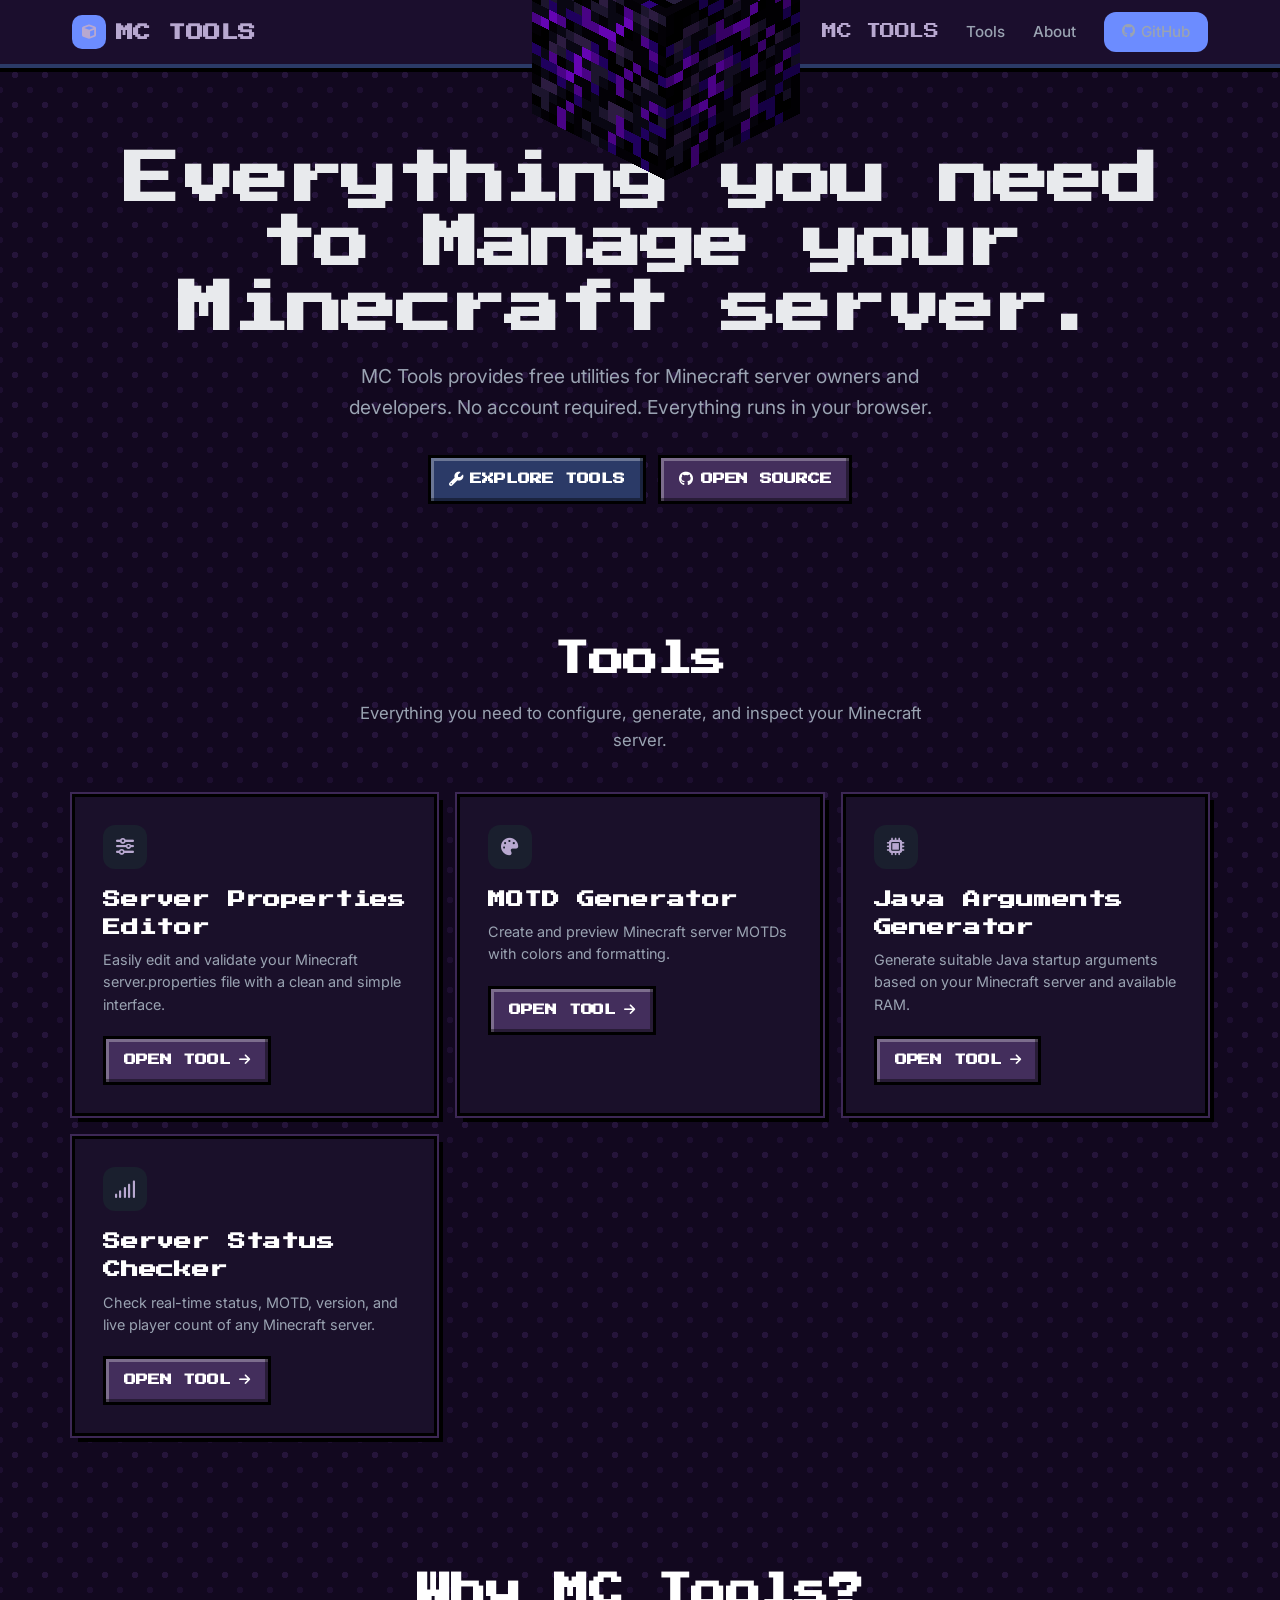
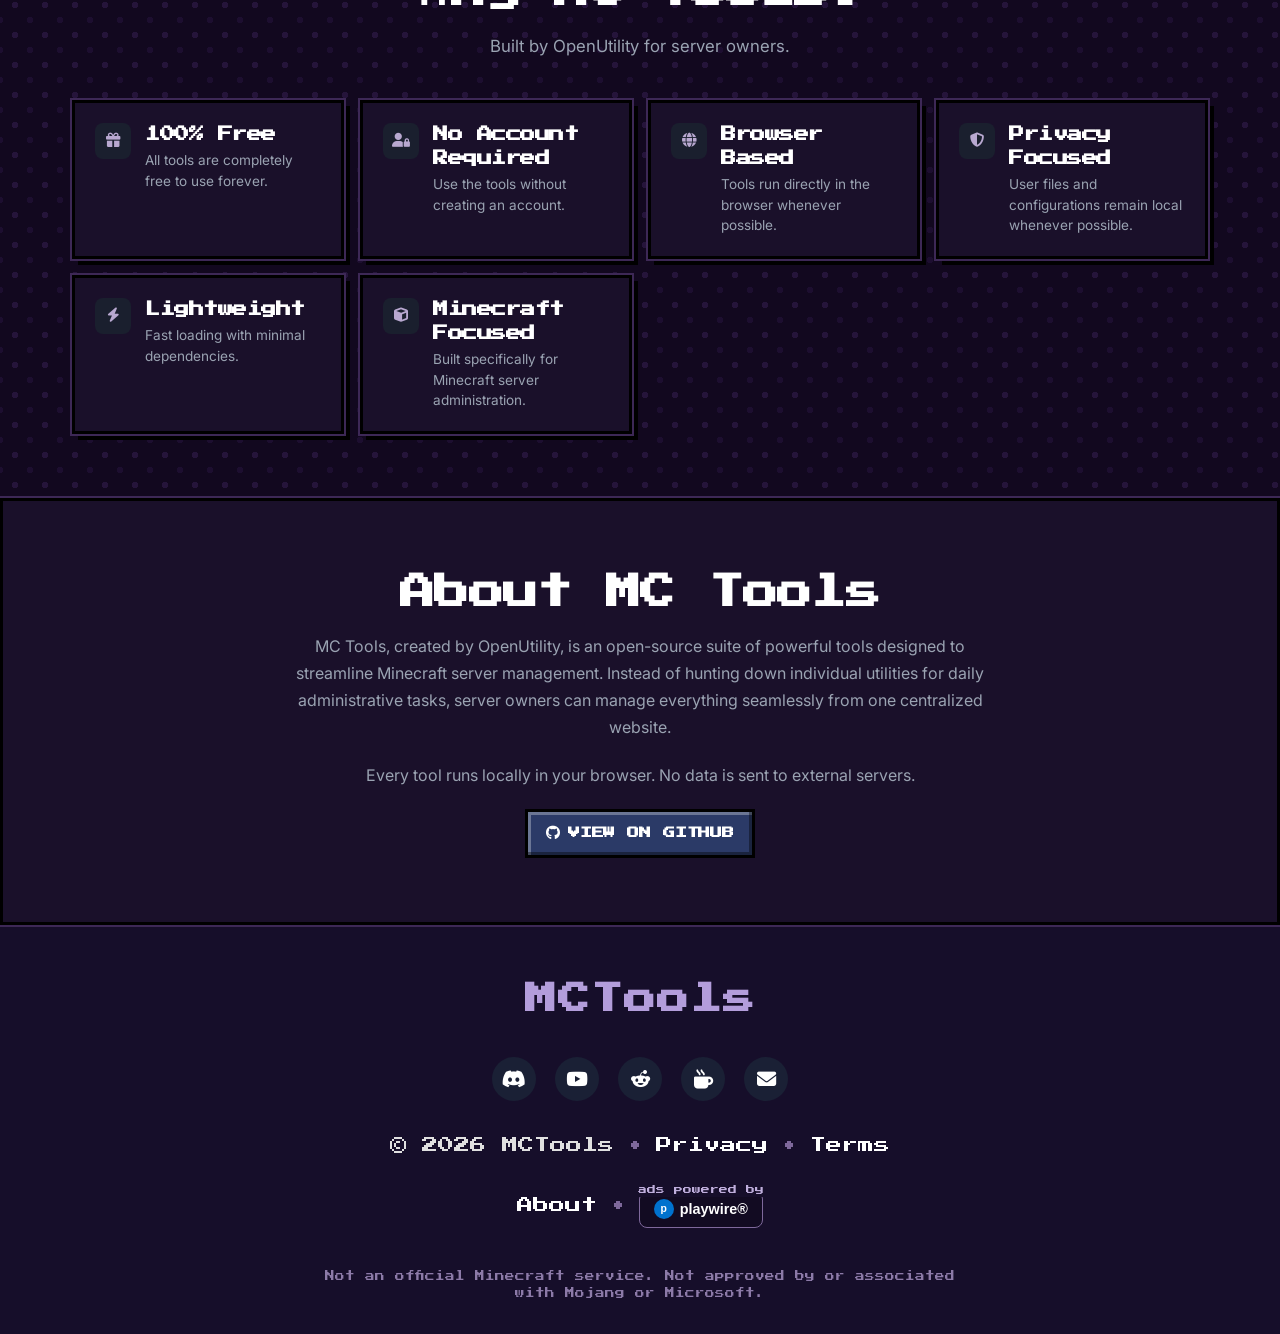
==== commit ef144ce8: "Update index.html" ====
--- a/index.html
+++ b/index.html
@@ -239,7 +239,8 @@
       </a>
       <nav>
         <ul class="nav-links">
-          <li><a href="index.html" class="active">Home</a></li>
+          <li><a href="index.html" class="logo">
+  <img src="assets/images/logo.png" alt="MC Tools Logo" class="site-logo"> MC Tools </a></li>
           <li><a href="#tools">Tools</a></li>
           <li><a href="#about">About</a></li>
           <li><a href="https://github.com" target="_blank" rel="noopener" class="nav-cta"><i class="fab fa-github"></i> GitHub</a></li>
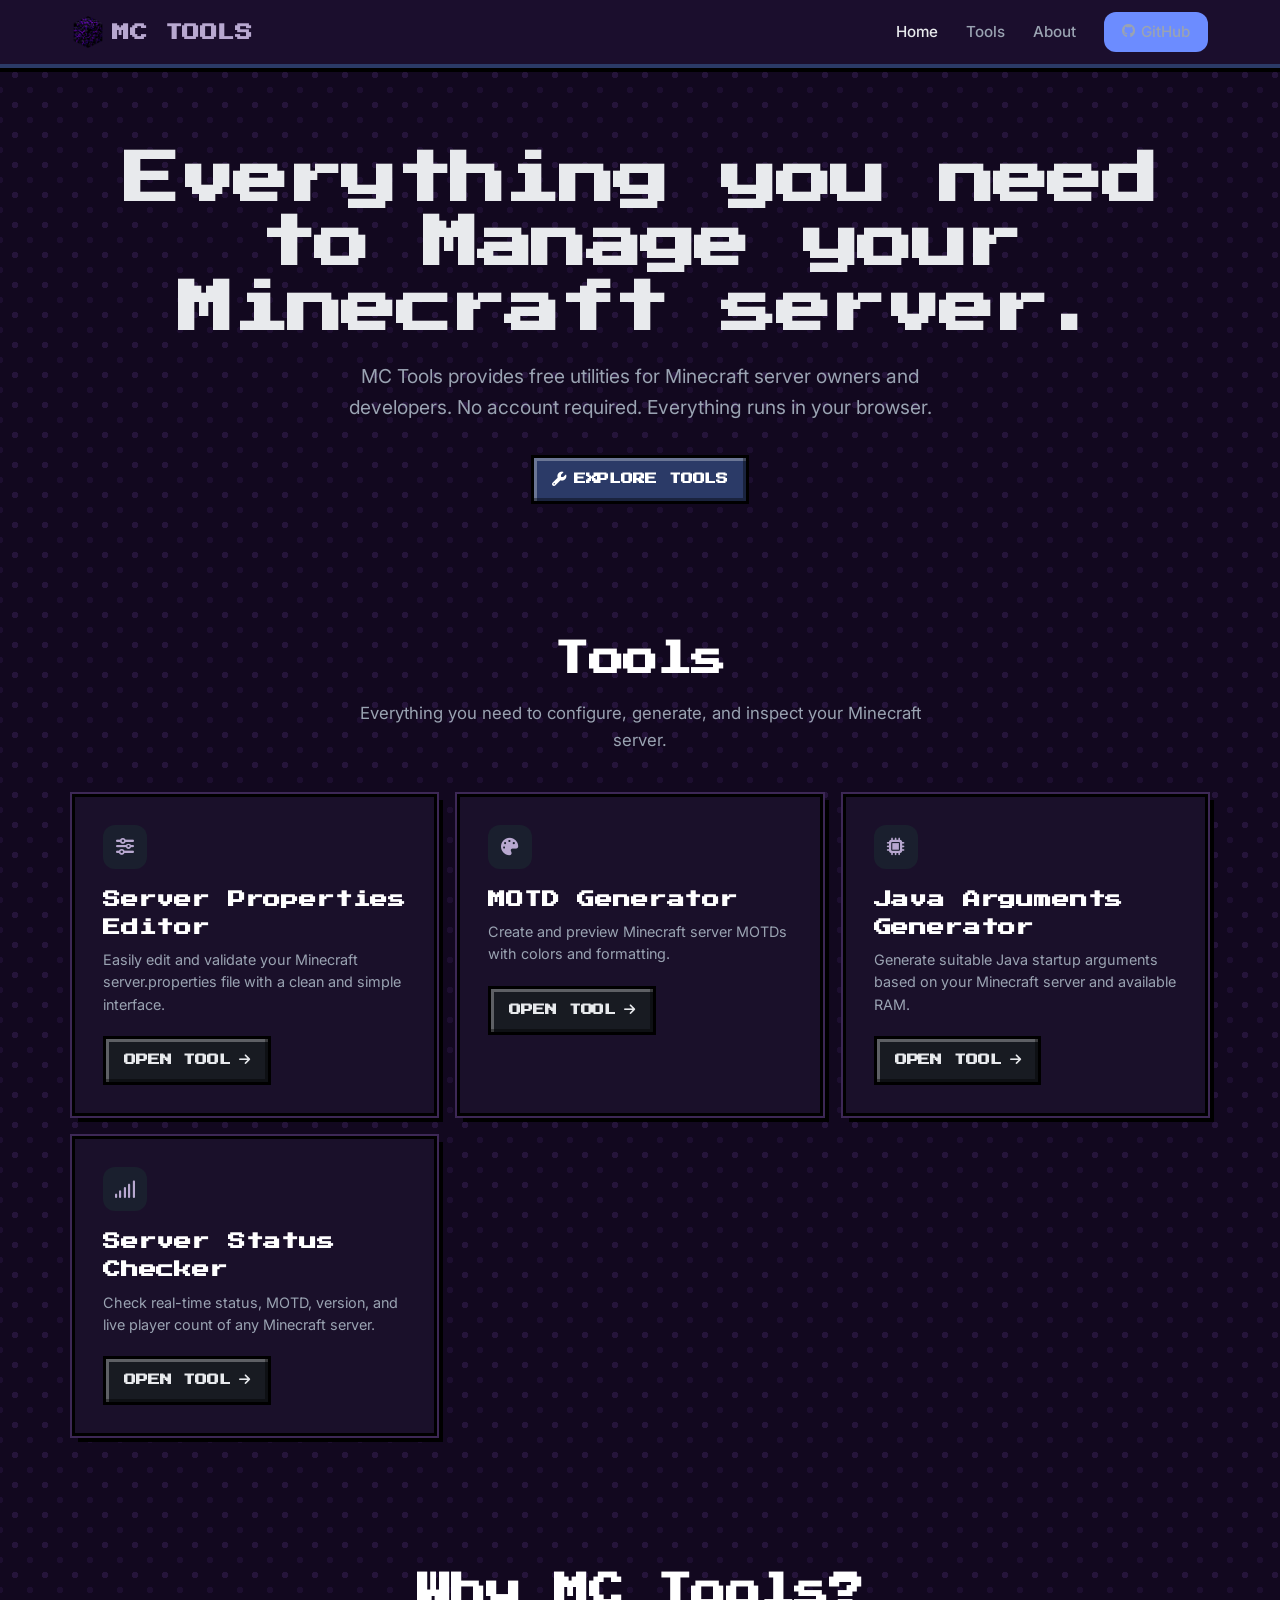
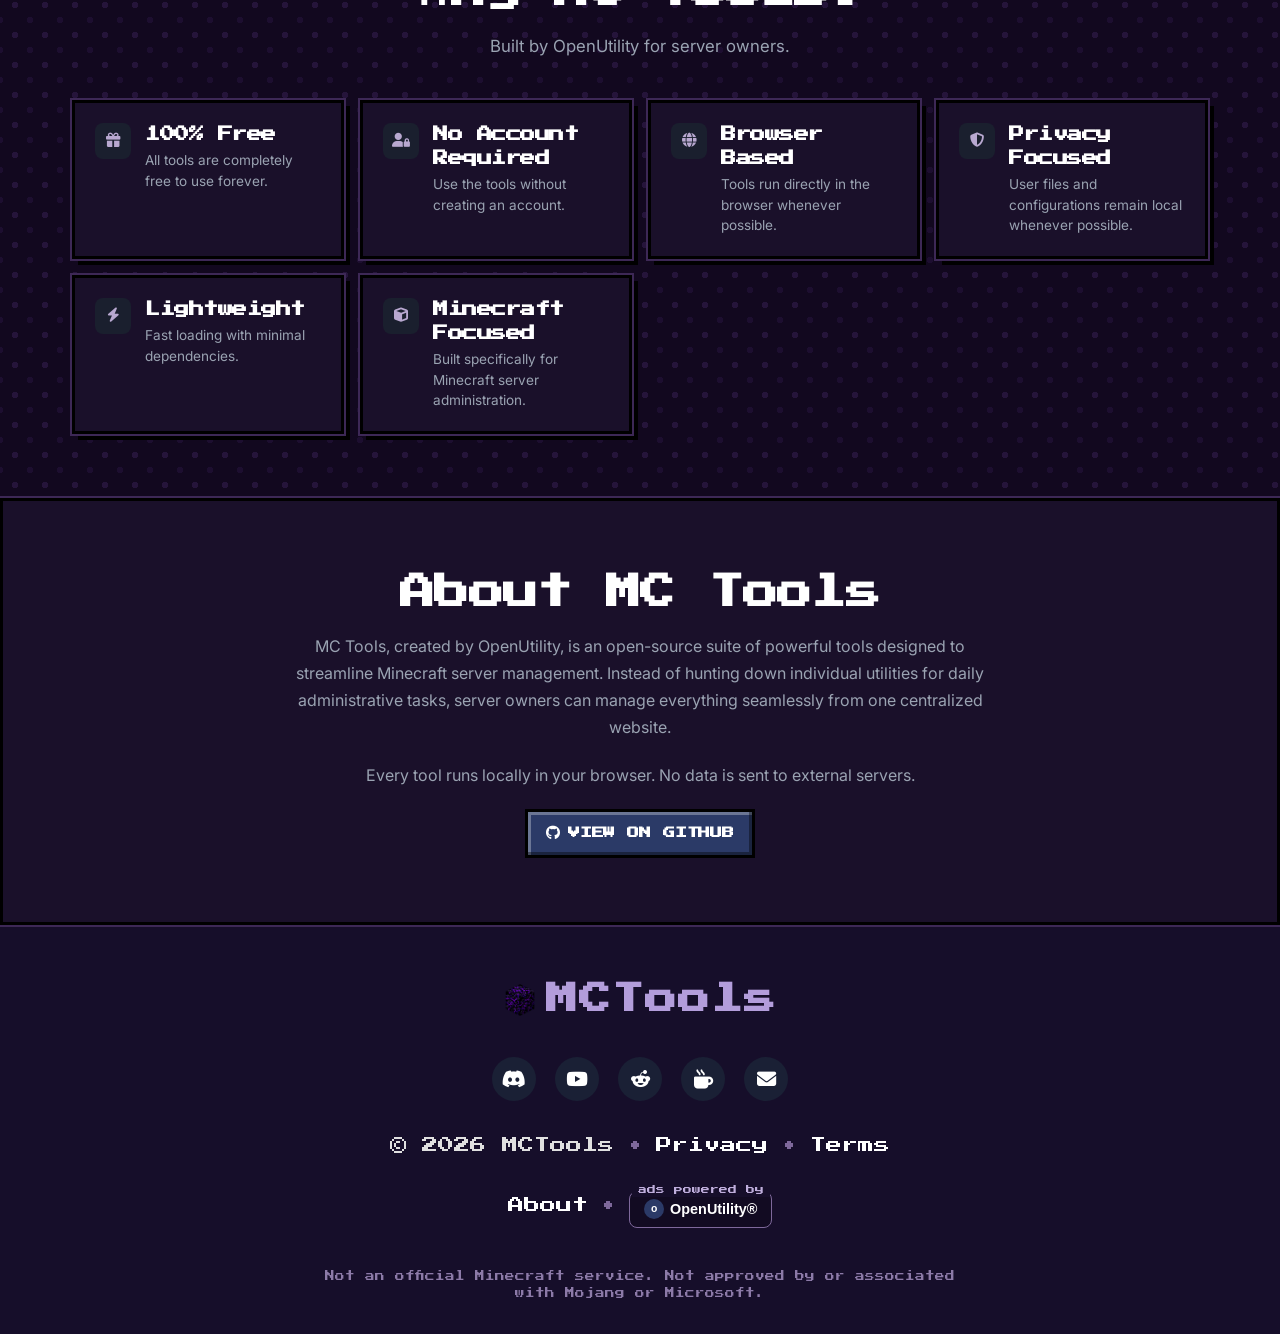
==== commit 3bdb8b77: "Update index.html" ====
--- a/index.html
+++ b/index.html
@@ -49,6 +49,16 @@
       color: var(--mc-subtext) !important;
       text-transform: uppercase;
       font-size: 1.1rem;
+      display: inline-flex;
+      align-items: center;
+      gap: 8px;
+      text-decoration: none;
+    }
+
+    .site-logo {
+      height: 32px;
+      width: auto;
+      vertical-align: middle;
     }
 
     .btn {
@@ -60,6 +70,7 @@
       box-shadow: inset -3px -3px 0px rgba(0, 0, 0, 0.4), inset 3px 3px 0px rgba(255, 255, 255, 0.3);
       padding: 12px 18px;
       transition: all 0.1s ease;
+      cursor: pointer;
     }
 
     .btn-primary {
@@ -70,15 +81,6 @@
     .btn-primary:hover {
       background-color: #3b4e8c;
       color: #fff;
-    }
-
-    .btn-secondary {
-      background-color: #432e5c;
-      color: #fff;
-    }
-
-    .btn-secondary:hover {
-      background-color: #593e7a;
     }
 
     .card, .feature-card, .about-section {
@@ -121,6 +123,9 @@
       color: #b39ddb;
       margin: 0;
       letter-spacing: 1px;
+      display: flex;
+      align-items: center;
+      gap: 10px;
     }
 
     .footer-socials {
@@ -143,6 +148,7 @@
       font-size: 1.2rem;
       text-decoration: none;
       transition: transform 0.2s, background 0.2s;
+      cursor: pointer;
     }
 
     .footer-socials a:hover {
@@ -163,6 +169,7 @@
     .footer-nav-inline a {
       color: #ffffff;
       text-decoration: none;
+      cursor: pointer;
     }
 
     .footer-nav-inline a:hover {
@@ -173,7 +180,7 @@
       color: #7e689b;
     }
 
-    .playwire-ad-box {
+    .openutility-ad-box {
       border: 1px solid #7e689b;
       border-radius: 8px;
       padding: 6px 14px;
@@ -186,7 +193,7 @@
       background: rgba(0, 0, 0, 0.2);
     }
 
-    .playwire-ad-box .ad-label {
+    .openutility-ad-box .ad-label {
       position: absolute;
       top: -9px;
       left: 50%;
@@ -198,7 +205,7 @@
       white-space: nowrap;
     }
 
-    .playwire-badge {
+    .openutility-badge {
       display: flex;
       align-items: center;
       gap: 6px;
@@ -206,10 +213,11 @@
       font-family: sans-serif;
       font-weight: bold;
       font-size: 0.9rem;
-    }
-
-    .playwire-icon {
-      background: #0072ce;
+      text-decoration: none;
+    }
+
+    .openutility-icon {
+      background: #2b3a67; /* Theme dark-blue instead of playwire blue */
       color: #fff;
       border-radius: 50%;
       width: 20px;
@@ -234,13 +242,11 @@
   <header class="site-header">
     <div class="header-inner">
       <a href="index.html" class="logo">
-        <span class="logo-icon"><i class="fas fa-cube"></i></span>
-        MC Tools
+        <img src="assets/images/logo.png" alt="MC Tools Logo" class="site-logo"> MC Tools
       </a>
       <nav>
         <ul class="nav-links">
-          <li><a href="index.html" class="logo">
-  <img src="assets/images/logo.png" alt="MC Tools Logo" class="site-logo"> MC Tools </a></li>
+          <li><a href="index.html" class="active">Home</a></li>
           <li><a href="#tools">Tools</a></li>
           <li><a href="#about">About</a></li>
           <li><a href="https://github.com" target="_blank" rel="noopener" class="nav-cta"><i class="fab fa-github"></i> GitHub</a></li>
@@ -267,11 +273,11 @@
         <p>MC Tools provides free utilities for Minecraft server owners and developers. No account required. Everything runs in your browser.</p>
         <div class="hero-actions">
           <a href="#tools" class="btn btn-primary"><i class="fas fa-wrench"></i> Explore Tools</a>
-          <a href="https://github.com" target="_blank" rel="noopener" class="btn btn-secondary"><i class="fab fa-github"></i> Open Source</a>
         </div>
       </div>
     </section>
 
+    <!-- Rest of your main sections (tools, features, etc) stay unchanged -->
     <section id="tools" class="section">
       <div class="container">
         <div class="section-header">
@@ -374,14 +380,18 @@
 
   <footer class="site-footer">
     <div class="footer-container">
-      <h2 class="footer-title">MCTools</h2>
+      <!-- Title featuring brand text and logo image -->
+      <h2 class="footer-title">
+        <img src="assets/images/logo.png" alt="MC Tools Logo" class="site-logo"> MCTools
+      </h2>
       
+      <!-- Clickable social icons (linked to external placeholder URLs) -->
       <div class="footer-socials">
-        <a href="#" aria-label="Discord"><i class="fab fa-discord"></i></a>
-        <a href="#" aria-label="YouTube"><i class="fab fa-youtube"></i></a>
-        <a href="#" aria-label="Reddit"><i class="fab fa-reddit-alien"></i></a>
-        <a href="#" aria-label="Ko-fi"><i class="fas fa-mug-hot"></i></a>
-        <a href="#" aria-label="Email"><i class="fas fa-envelope"></i></a>
+        <a href="https://discord.com" target="_blank" rel="noopener" aria-label="Discord"><i class="fab fa-discord"></i></a>
+        <a href="https://youtube.com" target="_blank" rel="noopener" aria-label="YouTube"><i class="fab fa-youtube"></i></a>
+        <a href="https://reddit.com" target="_blank" rel="noopener" aria-label="Reddit"><i class="fab fa-reddit-alien"></i></a>
+        <a href="https://ko-fi.com" target="_blank" rel="noopener" aria-label="Ko-fi"><i class="fas fa-mug-hot"></i></a>
+        <a href="mailto:contact@openutility.org" aria-label="Email"><i class="fas fa-envelope"></i></a>
       </div>
 
       <div class="footer-nav-inline">
@@ -395,11 +405,11 @@
       <div class="footer-nav-inline">
         <a href="#about">About</a>
         <span class="dot">&bull;</span>
-        <div class="playwire-ad-box">
+        <div class="openutility-ad-box">
           <span class="ad-label">ads powered by</span>
-          <div class="playwire-badge">
-            <span class="playwire-icon">p</span> playwire&reg;
-          </div>
+          <a href="https://openutility.org" class="openutility-badge" target="_blank" rel="noopener">
+            <span class="openutility-icon">o</span> OpenUtility&reg;
+          </a>
         </div>
       </div>
 
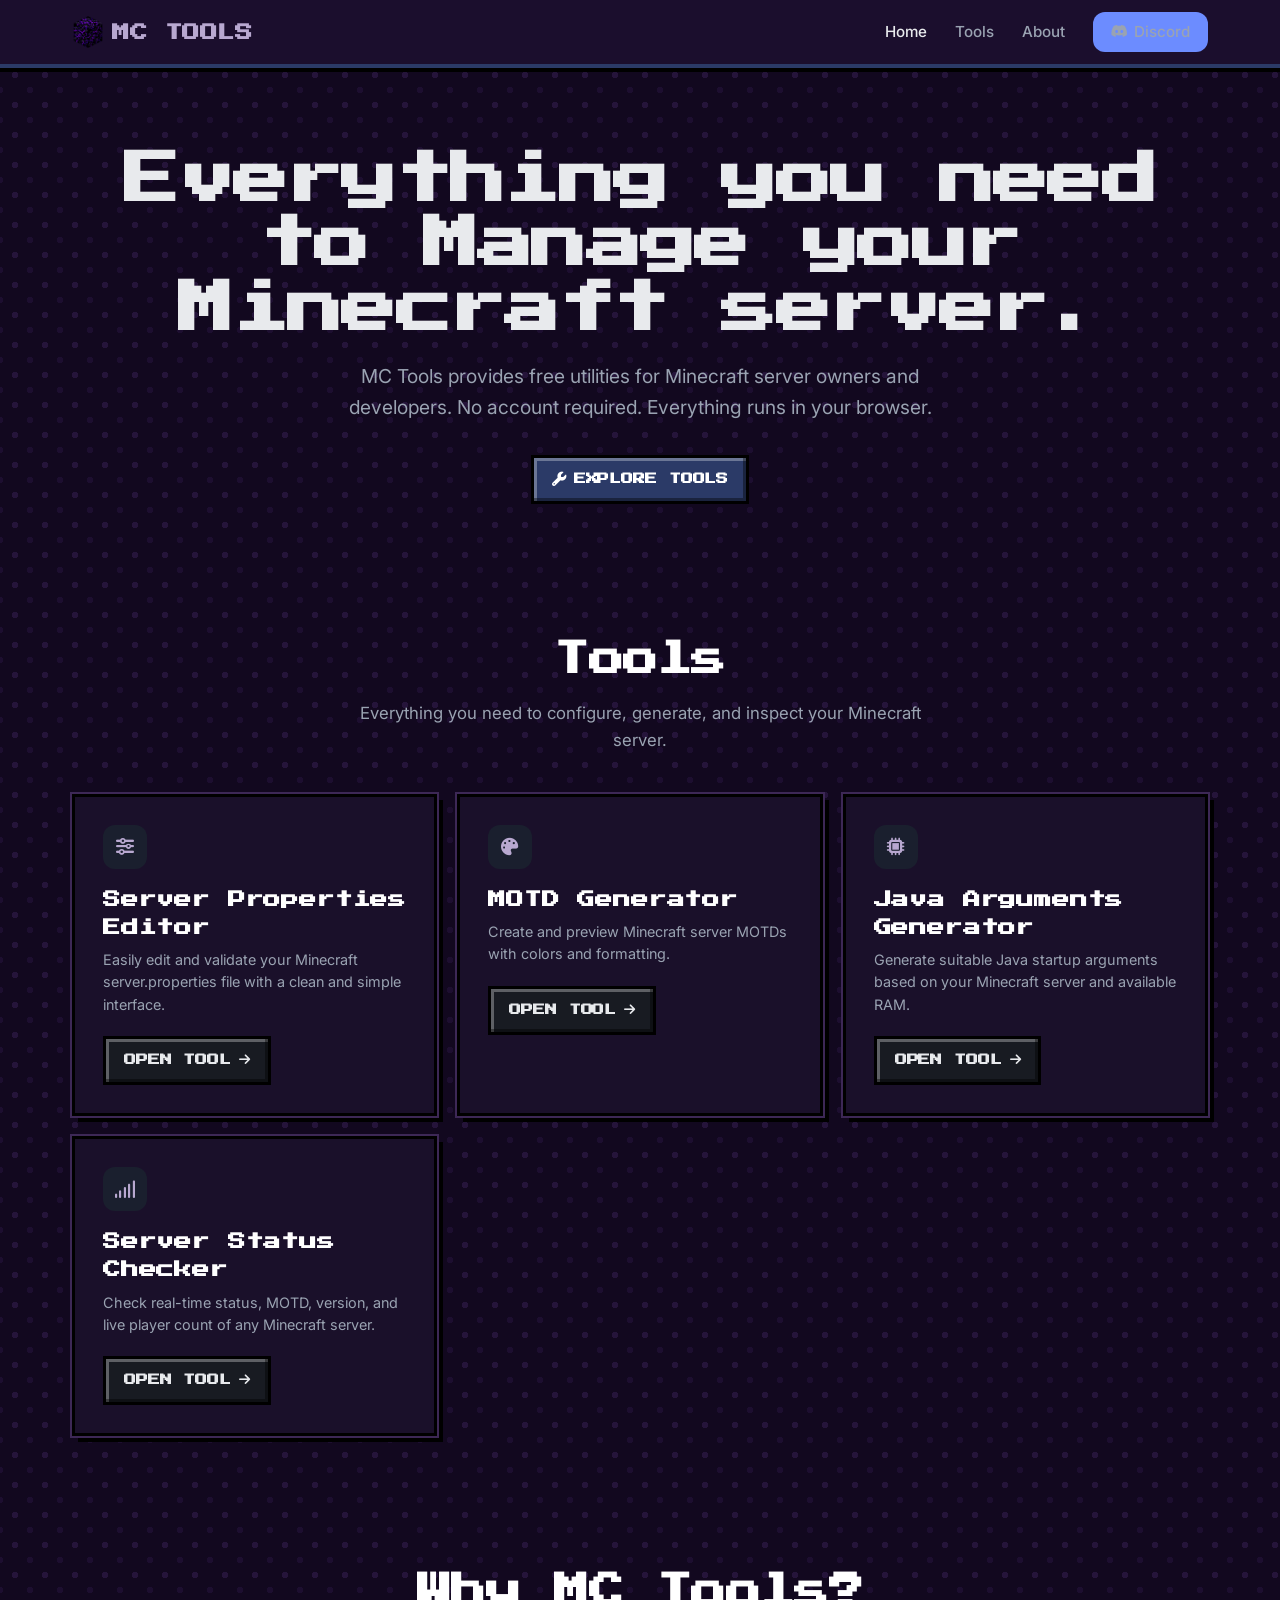
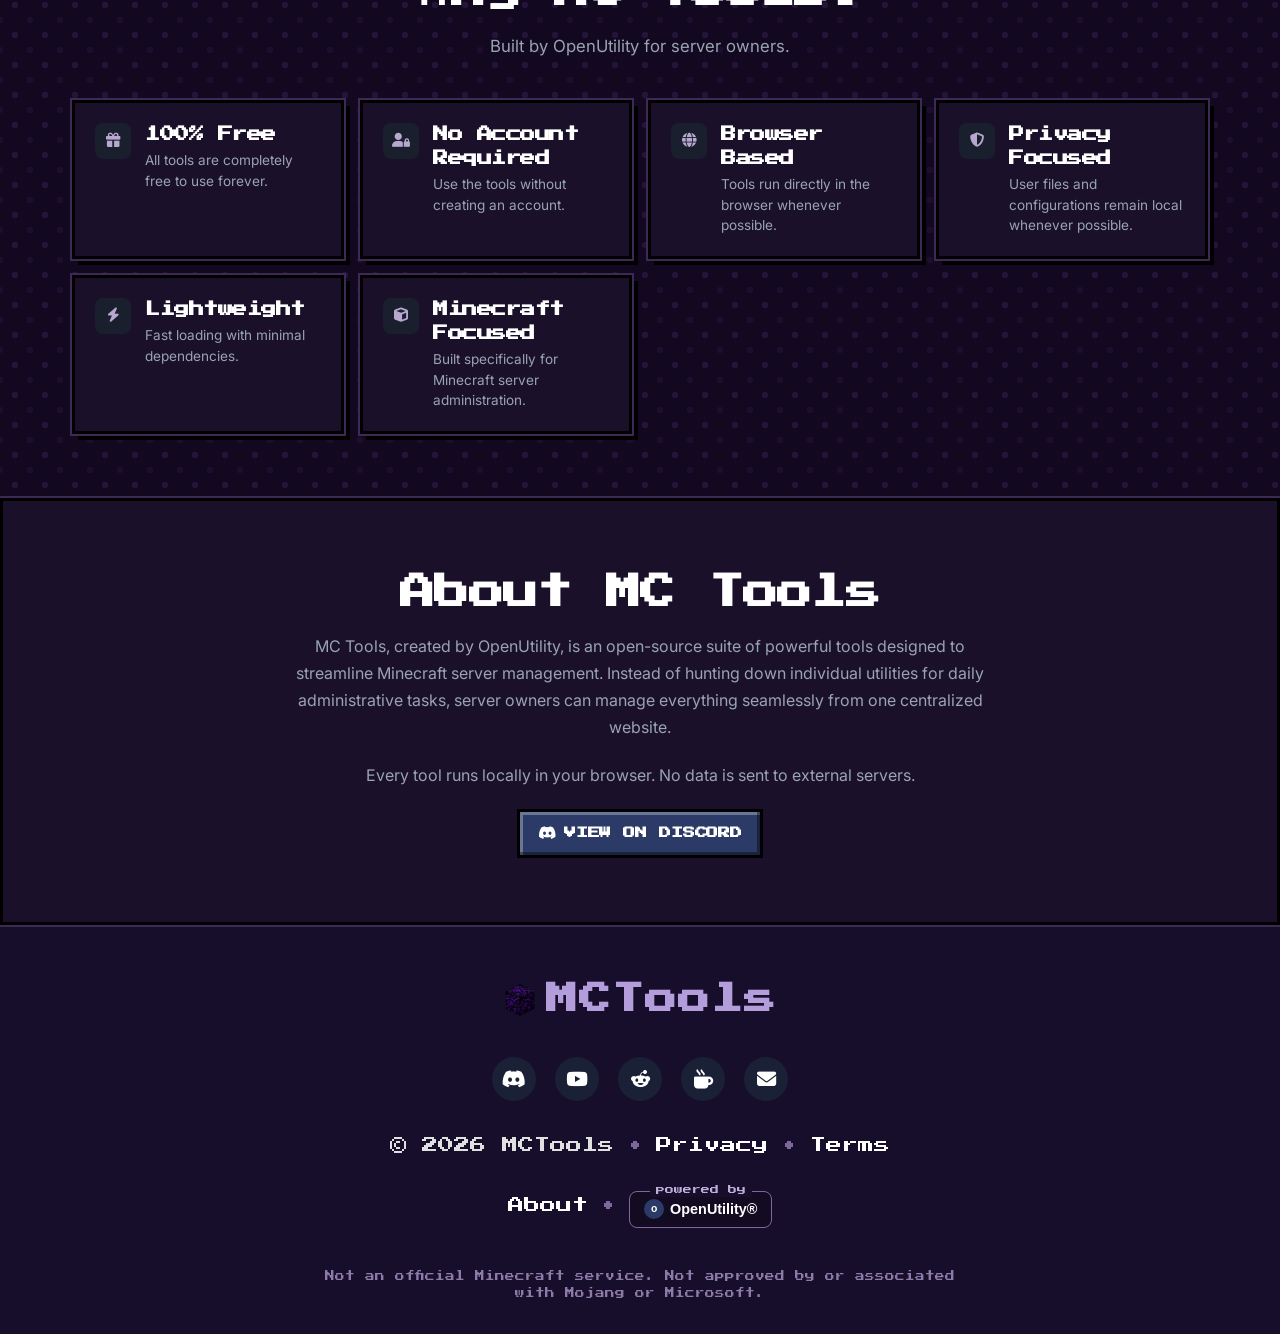
==== commit 8cca980c: "Update index.html" ====
--- a/index.html
+++ b/index.html
@@ -249,7 +249,7 @@
           <li><a href="index.html" class="active">Home</a></li>
           <li><a href="#tools">Tools</a></li>
           <li><a href="#about">About</a></li>
-          <li><a href="https://github.com" target="_blank" rel="noopener" class="nav-cta"><i class="fab fa-github"></i> GitHub</a></li>
+          <li><a href="https://discord.gg/ufvQ4Ghtpu" target="_blank" rel="noopener" class="nav-cta"><i class="fab fa-discord"></i> Discord</a></li>
         </ul>
         <button class="mobile-nav-toggle" aria-label="Toggle navigation" aria-expanded="false">
           <span></span>
@@ -262,7 +262,7 @@
       <a href="index.html"><i class="fas fa-home"></i> Home</a>
       <a href="#tools"><i class="fas fa-tools"></i> Tools</a>
       <a href="#about"><i class="fas fa-info-circle"></i> About</a>
-      <a href="https://github.com" target="_blank" rel="noopener"><i class="fab fa-github"></i> GitHub</a>
+      <a href="https://discord.gg/ufvQ4Ghtpu" target="_blank" rel="noopener"><i class="fab fa-discord"></i> Discord</a>
     </div>
   </header>
 
@@ -372,7 +372,7 @@
           <h2 class="section-title">About MC Tools</h2>
           <p>MC Tools, created by OpenUtility, is an open-source suite of powerful tools designed to streamline Minecraft server management. Instead of hunting down individual utilities for daily administrative tasks, server owners can manage everything seamlessly from one centralized website.</p>
           <p>Every tool runs locally in your browser. No data is sent to external servers.</p>
-          <a href="https://github.com" target="_blank" rel="noopener" class="btn btn-primary"><i class="fab fa-github"></i> View on GitHub</a>
+          <a href="https://discord.gg/ufvQ4Ghtpu" target="_blank" rel="noopener" class="btn btn-primary"><i class="fab fa-discord"></i> View on Discord</a>
         </div>
       </div>
     </section>
@@ -387,10 +387,10 @@
       
       <!-- Clickable social icons (linked to external placeholder URLs) -->
       <div class="footer-socials">
-        <a href="https://discord.com" target="_blank" rel="noopener" aria-label="Discord"><i class="fab fa-discord"></i></a>
-        <a href="https://youtube.com" target="_blank" rel="noopener" aria-label="YouTube"><i class="fab fa-youtube"></i></a>
-        <a href="https://reddit.com" target="_blank" rel="noopener" aria-label="Reddit"><i class="fab fa-reddit-alien"></i></a>
-        <a href="https://ko-fi.com" target="_blank" rel="noopener" aria-label="Ko-fi"><i class="fas fa-mug-hot"></i></a>
+        <a href="https://discord.gg/ufvQ4Ghtpu" target="_blank" rel="noopener" aria-label="Discord"><i class="fab fa-discord"></i></a>
+        <a href="https://youtube.com" target="_blank" rel="noopener" aria-label="YouTube (Coming Soon)"><i class="fab fa-youtube"></i></a>
+        <a href="https://reddit.com" target="_blank" rel="noopener" aria-label="Reddit (Coming Soon)"><i class="fab fa-reddit-alien"></i></a>
+        <a href="https://ko-fi.com" target="_blank" rel="noopener" aria-label="Ko-fi (Coming Soon)"><i class="fas fa-mug-hot"></i></a>
         <a href="mailto:contact@openutility.org" aria-label="Email"><i class="fas fa-envelope"></i></a>
       </div>
 
@@ -406,8 +406,8 @@
         <a href="#about">About</a>
         <span class="dot">&bull;</span>
         <div class="openutility-ad-box">
-          <span class="ad-label">ads powered by</span>
-          <a href="https://openutility.org" class="openutility-badge" target="_blank" rel="noopener">
+          <span class="ad-label">powered by</span>
+          <a href="https://discord.gg/ufvQ4Ghtpu" class="openutility-badge" target="_blank" rel="noopener">
             <span class="openutility-icon">o</span> OpenUtility&reg;
           </a>
         </div>
